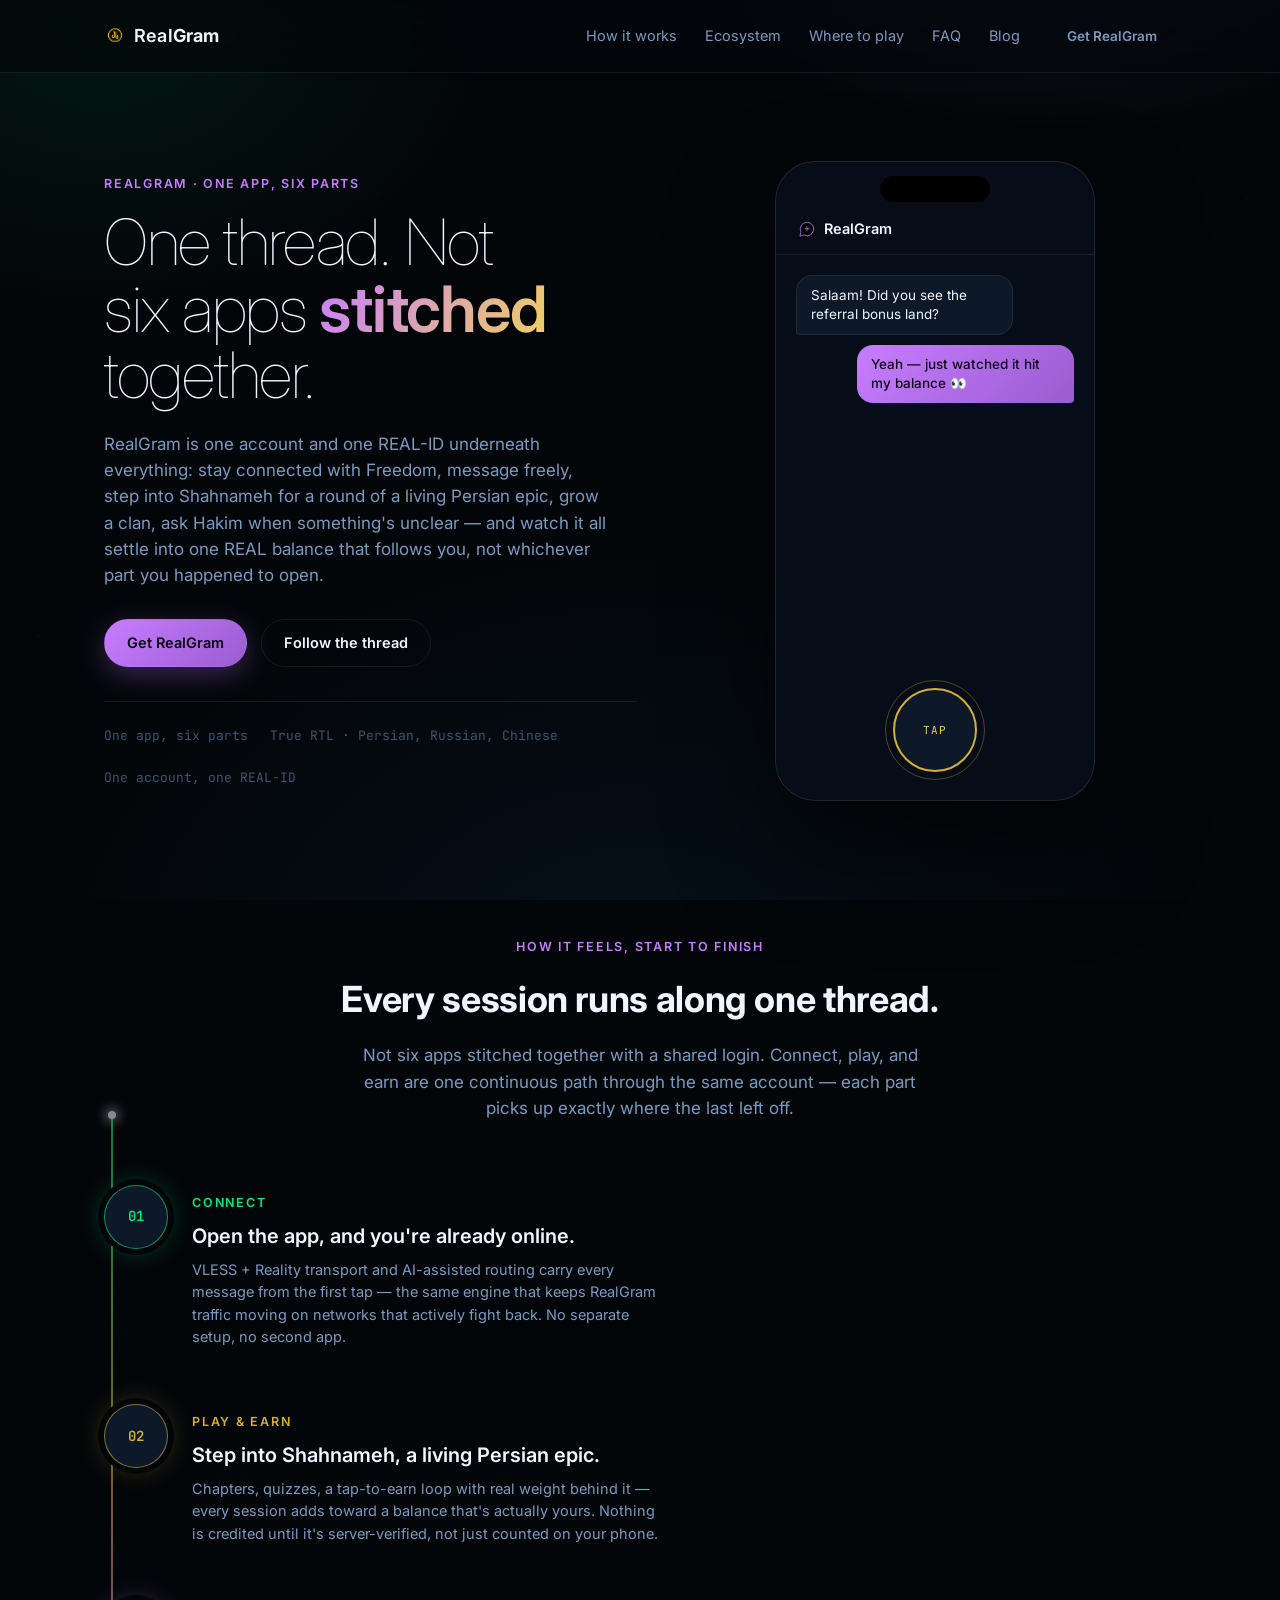
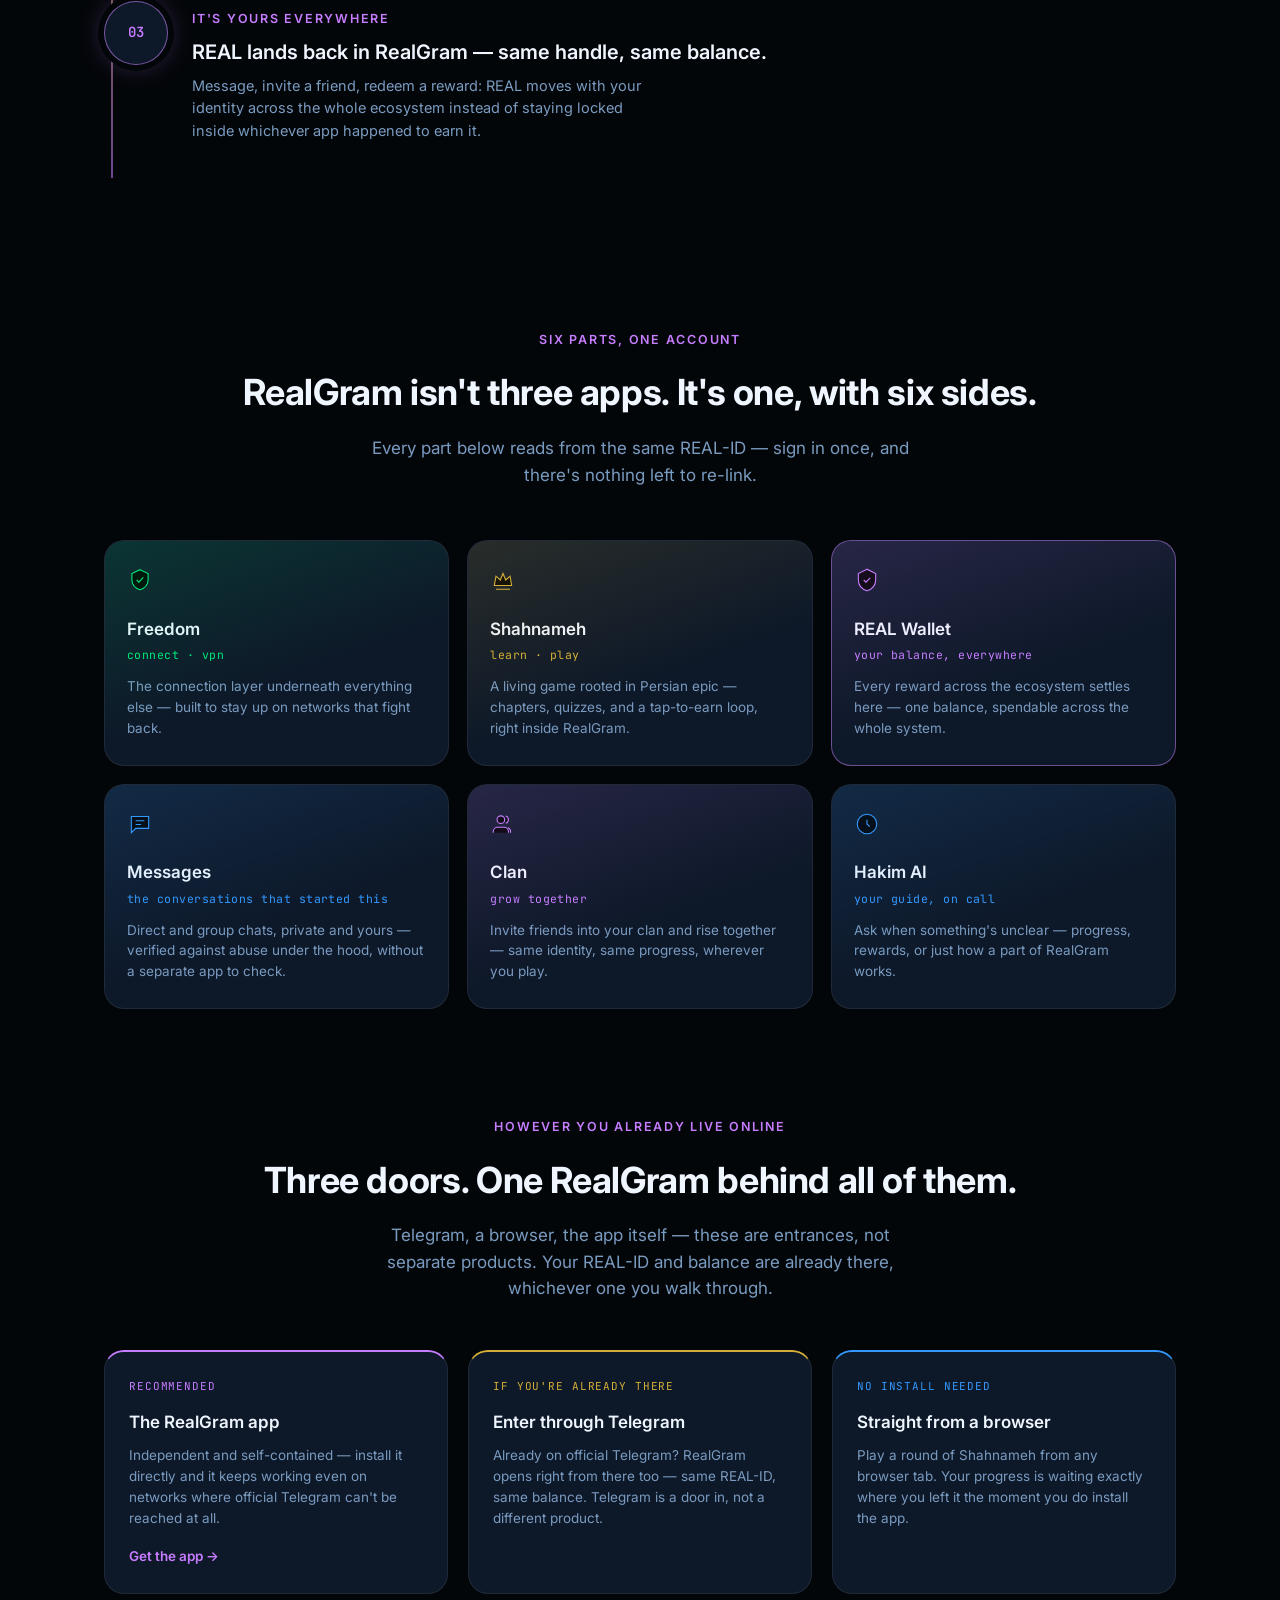
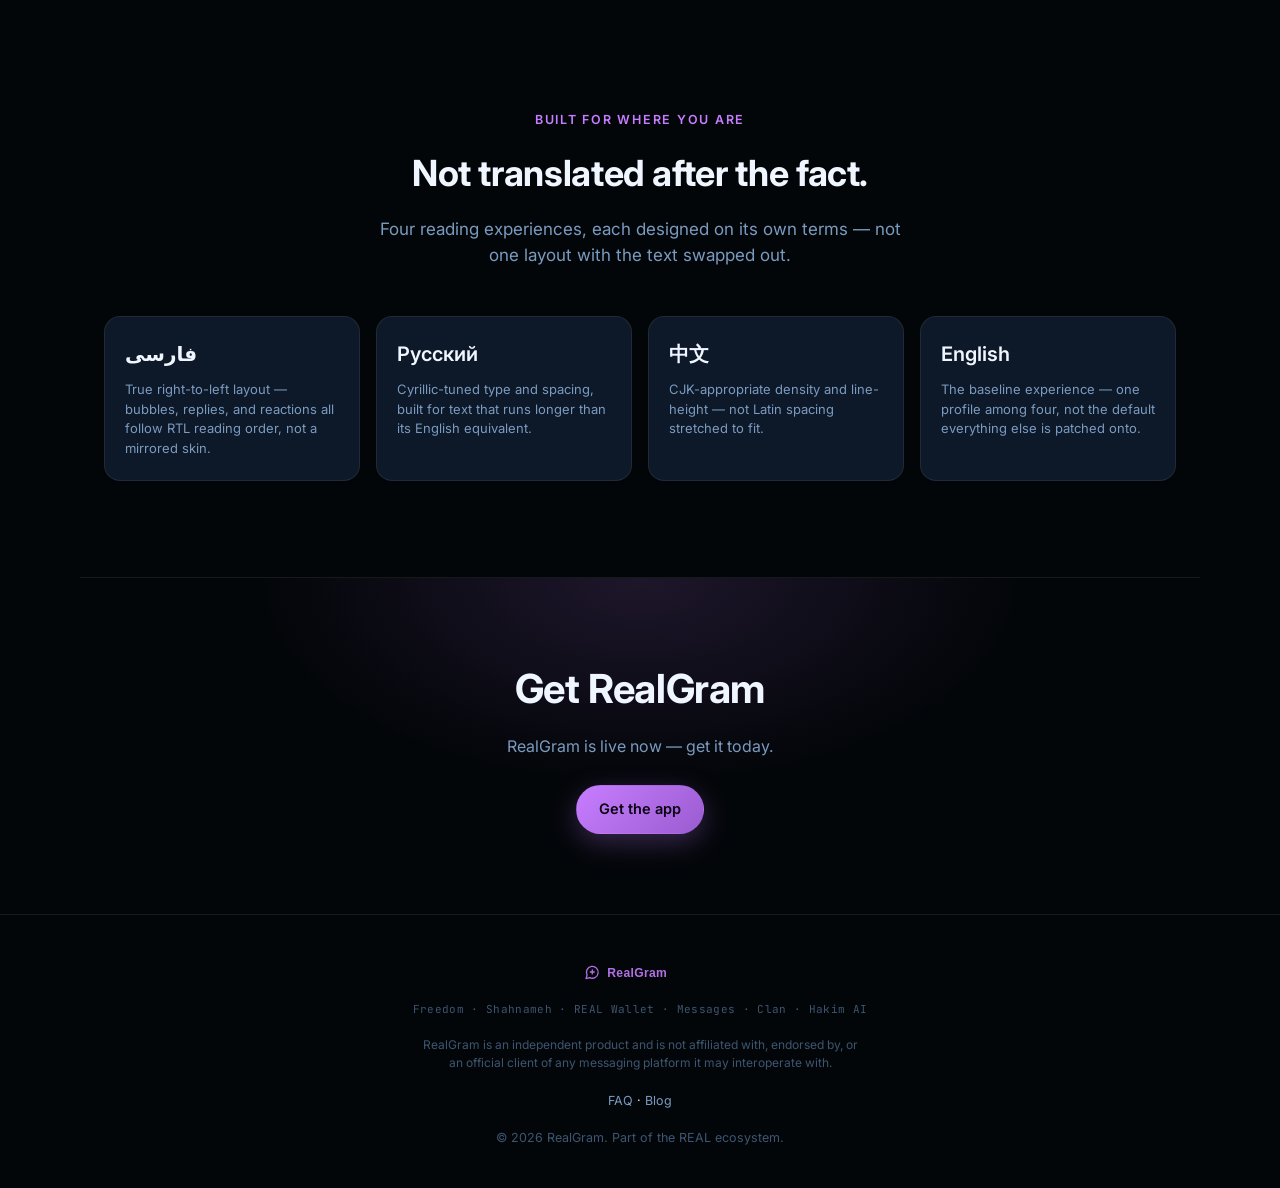
==== index.html @ 3f437c94 "brand: replace purple bubble-mark header logo with the REAL token icon Khabat's call -- doesn't want" ====
<!DOCTYPE html>
<html lang="en">
<head>
<!-- Google tag (gtag.js) -->
<script async src="https://www.googletagmanager.com/gtag/js?id=G-C6DPYN2MQZ"></script>
<script>
  window.dataLayer = window.dataLayer || [];
  function gtag(){dataLayer.push(arguments);}
  gtag('js', new Date());

  gtag('config', 'G-C6DPYN2MQZ');
</script>
<meta charset="UTF-8" />
<meta http-equiv="X-UA-Compatible" content="IE=edge" />
<meta name="viewport" content="width=device-width, initial-scale=1.0" />
<title>RealGram — One account. One identity. One app.</title>
<meta name="description" content="RealGram is one app built from six connected parts — Freedom (VPN), Shahnameh (learn &amp; play), REAL Wallet, Messages, Clan, and Hakim AI — all under one REAL-ID. Not six apps stitched together." />
<meta name="keywords" content="RealGram, REAL-ID, independent messaging app, earn while messaging, REAL economy, Persian messenger, multilingual chat app, secure messaging, Shahnameh" />
<meta name="theme-color" content="#030609" />
<link rel="canonical" href="https://realgram.no/" />
<link rel="icon" type="image/svg+xml" href="favicon.svg" />

<meta property="og:type" content="website" />
<meta property="og:title" content="RealGram — One account. One identity. One app." />
<meta property="og:description" content="Six connected parts, one REAL-ID underneath: Freedom, Shahnameh, REAL Wallet, Messages, Clan, Hakim AI." />
<meta property="og:url" content="https://realgram.no/" />
<meta property="og:site_name" content="RealGram" />

<meta name="twitter:card" content="summary_large_image" />
<meta name="twitter:title" content="RealGram — One account. One identity. One app." />
<meta name="twitter:description" content="Six connected parts, one REAL-ID underneath." />

<link rel="preconnect" href="https://fonts.googleapis.com" />
<link rel="preconnect" href="https://fonts.gstatic.com" crossorigin />
<link href="https://fonts.googleapis.com/css2?family=Inter:wght@100;400;500;600;700&family=JetBrains+Mono:wght@400;500&display=swap" rel="stylesheet" />
<link rel="stylesheet" href="style.css" />
</head>
<body>
<a class="skip-link" href="#main-content">Skip to main content</a>
<div class="bg-field" aria-hidden="true"></div>
<canvas id="cinematicDust" class="cinematic-dust" aria-hidden="true"></canvas>

<header class="site-header">
  <div class="wrap header-inner">
    <a class="brand" href="/" aria-label="RealGram home">
      <img class="brand-mark" src="/brand/realtoken.png" width="22" height="22" alt="" aria-hidden="true">
      <span class="brand-word">Real<b>Gram</b></span>
    </a>
    <button class="nav-toggle" aria-expanded="false" aria-controls="site-nav">
      <span></span><span></span><span></span>
      <span class="sr-only">Menu</span>
    </button>
    <nav id="site-nav" class="site-nav" aria-label="Main">
      <a href="#journey">How it works</a>
      <a href="#ecosystem">Ecosystem</a>
      <a href="#platforms">Where to play</a>
      <a href="/faq.html">FAQ</a>
      <a href="/blog.html">Blog</a>
      <a href="#get" class="btn btn-small">Get RealGram</a>
    </nav>
  </div>
</header>

<main id="main-content">

  <section class="hero wrap">
    <div class="hero-copy">
      <p class="eyebrow">RealGram · one app, six parts</p>
      <h1>One thread. Not<br>six apps <em>stitched</em> together.</h1>
      <p class="lead">RealGram is one account and one REAL-ID underneath
        everything: stay connected with Freedom, message freely, step into
        Shahnameh for a round of a living Persian epic, grow a clan, ask
        Hakim when something's unclear — and watch it all settle into one
        REAL balance that follows you, not whichever part you happened to
        open.</p>
      <div class="hero-actions">
        <a href="#get" class="btn btn-primary">Get RealGram</a>
        <a href="#journey" class="btn btn-ghost">Follow the thread</a>
      </div>
      <ul class="trust-row" aria-label="At a glance">
        <li>One app, six parts</li>
        <li>True RTL · Persian, Russian, Chinese</li>
        <li>One account, one REAL-ID</li>
      </ul>
    </div>

    <div class="hero-stage" aria-hidden="true">
      <div class="phone">
        <div class="notch"></div>
        <div class="phone-head">
          <svg class="ph-mark" viewBox="0 0 24 24"><path d="M7.9 20A9 9 0 1 0 4 16.1L2.5 21.5z"/><path d="M12 8.5v6"/><path d="M9 11.5h6"/></svg>
          <span>RealGram</span>
        </div>
        <div class="phone-body">
          <div class="bubble bubble-in">Salaam! Did you see the referral bonus land?</div>
          <div class="bubble bubble-out">Yeah — just watched it hit my balance 👀</div>
          <button class="tap-target" id="tapTarget" type="button" aria-label="Tap to preview an earn moment">
            <span class="tap-ring"></span>
            <span class="tap-label">TAP</span>
          </button>
          <div class="earn-toast" id="earnToast">+3 <span>REAL</span></div>
        </div>
      </div>
    </div>
  </section>

  <section id="journey" class="journey wrap">
    <p class="eyebrow center">How it feels, start to finish</p>
    <h2 class="center">Every session runs along one thread.</h2>
    <p class="lead center">Not six apps stitched together with a shared
      login. Connect, play, and earn are one continuous path through the
      same account — each part picks up exactly where the last left off.</p>

    <div class="thread-rail" aria-hidden="true"><span class="thread-pulse"></span></div>

    <ol class="waypoints">
      <li class="waypoint" style="--accent:#00E87A">
        <span class="waypoint-node"><span class="waypoint-index">01</span></span>
        <div class="waypoint-body">
          <p class="eyebrow">Connect</p>
          <h3>Open the app, and you're already online.</h3>
          <p>VLESS + Reality transport and AI-assisted routing carry every
            message from the first tap — the same engine that keeps RealGram
            traffic moving on networks that actively fight back. No separate
            setup, no second app.</p>
        </div>
      </li>
      <li class="waypoint" style="--accent:#D4AF37">
        <span class="waypoint-node"><span class="waypoint-index">02</span></span>
        <div class="waypoint-body">
          <p class="eyebrow">Play &amp; earn</p>
          <h3>Step into Shahnameh, a living Persian epic.</h3>
          <p>Chapters, quizzes, a tap-to-earn loop with real weight behind
            it — every session adds toward a balance that's actually yours.
            Nothing is credited until it's server-verified, not just
            counted on your phone.</p>
        </div>
      </li>
      <li class="waypoint" style="--accent:#C77DFF">
        <span class="waypoint-node"><span class="waypoint-index">03</span></span>
        <div class="waypoint-body">
          <p class="eyebrow">It's yours everywhere</p>
          <h3>REAL lands back in RealGram — same handle, same balance.</h3>
          <p>Message, invite a friend, redeem a reward: REAL moves with your
            identity across the whole ecosystem instead of staying locked
            inside whichever app happened to earn it.</p>
        </div>
      </li>
    </ol>
  </section>

  <section id="ecosystem" class="blend wrap">
    <div class="reveal">
      <p class="eyebrow center">Six parts, one account</p>
      <h2 class="center">RealGram isn't three apps. It's one, with six sides.</h2>
      <p class="lead center">Every part below reads from the same REAL-ID —
        sign in once, and there's nothing left to re-link.</p>
    </div>

    <div class="blend-grid blend-grid-6 reveal">
      <div class="blend-card" style="--accent:#00E87A">
        <svg viewBox="0 0 24 24"><path d="M12 2.5l7.5 3.5v5.5c0 4.8-3.2 8.1-7.5 9.5-4.3-1.4-7.5-4.7-7.5-9.5V6z"/><path d="M9 12l2 2 4-4.4"/></svg>
        <h3>Freedom</h3>
        <p class="role">connect · vpn</p>
        <p>The connection layer underneath everything else — built to stay
          up on networks that fight back.</p>
      </div>
      <div class="blend-card" style="--accent:#D4AF37">
        <svg viewBox="0 0 24 24"><path d="M4 17 L5.5 8.5 L9.5 12 L12 6 L14.5 12 L18.5 8.5 L20 17 Z"/><path d="M5.5 20.5h13"/></svg>
        <h3>Shahnameh</h3>
        <p class="role">learn · play</p>
        <p>A living game rooted in Persian epic — chapters, quizzes, and a
          tap-to-earn loop, right inside RealGram.</p>
      </div>
      <div class="blend-card is-you" style="--accent:#C77DFF">
        <svg viewBox="0 0 24 24"><path d="M12 2 L4 6v6c0 5 3.5 8.5 8 10 4.5-1.5 8-5 8-10V6z"/><path d="M9 12l2 2 4-4"/></svg>
        <h3>REAL Wallet</h3>
        <p class="role">your balance, everywhere</p>
        <p>Every reward across the ecosystem settles here — one balance,
          spendable across the whole system.</p>
      </div>
      <div class="blend-card" style="--accent:#3399FF">
        <svg viewBox="0 0 24 24"><path d="M4 5h16v11H8l-4 4z"/><path d="M8 9h8M8 12.5h5"/></svg>
        <h3>Messages</h3>
        <p class="role">the conversations that started this</p>
        <p>Direct and group chats, private and yours — verified against
          abuse under the hood, without a separate app to check.</p>
      </div>
      <div class="blend-card" style="--accent:#C77DFF">
        <svg viewBox="0 0 24 24"><path d="M17 20v-1a4 4 0 0 0-4-4H7a4 4 0 0 0-4 4v1"/><circle cx="10" cy="8" r="3.5"/><path d="M19 20v-1a3.8 3.8 0 0 0-2.5-3.6"/><path d="M14.5 4.7A3.5 3.5 0 0 1 17 8a3.5 3.5 0 0 1-2.4 3.3"/></svg>
        <h3>Clan</h3>
        <p class="role">grow together</p>
        <p>Invite friends into your clan and rise together — same identity,
          same progress, wherever you play.</p>
      </div>
      <div class="blend-card" style="--accent:#3399FF">
        <svg viewBox="0 0 24 24"><circle cx="12" cy="12" r="9"/><path d="M12 8v4l2.5 2.5"/></svg>
        <h3>Hakim AI</h3>
        <p class="role">your guide, on call</p>
        <p>Ask when something's unclear — progress, rewards, or just how a
          part of RealGram works.</p>
      </div>
    </div>
  </section>

  <section id="platforms" class="platforms wrap">
    <div class="reveal">
      <p class="eyebrow center">However you already live online</p>
      <h2 class="center">Three doors. One RealGram behind all of them.</h2>
      <p class="lead center">Telegram, a browser, the app itself — these are
        entrances, not separate products. Your REAL-ID and balance are
        already there, whichever one you walk through.</p>
    </div>

    <div class="platform-grid reveal">
      <div class="platform-card" style="--accent:#C77DFF">
        <p class="platform-tag">Recommended</p>
        <h3>The RealGram app</h3>
        <p>Independent and self-contained — install it directly and it
          keeps working even on networks where official Telegram can't be
          reached at all.</p>
        <a href="#get" class="platform-link">Get the app →</a>
      </div>
      <div class="platform-card" style="--accent:#D4AF37">
        <p class="platform-tag">If you're already there</p>
        <h3>Enter through Telegram</h3>
        <p>Already on official Telegram? RealGram opens right from there
          too — same REAL-ID, same balance. Telegram is a door in, not a
          different product.</p>
      </div>
      <div class="platform-card" style="--accent:#3399FF">
        <p class="platform-tag">No install needed</p>
        <h3>Straight from a browser</h3>
        <p>Play a round of Shahnameh from any browser tab. Your progress is
          waiting exactly where you left it the moment you do install the
          app.</p>
      </div>
    </div>
  </section>

  <section id="global" class="locale wrap">
    <div class="reveal">
      <p class="eyebrow center">Built for where you are</p>
      <h2 class="center">Not translated after the fact.</h2>
      <p class="lead center">Four reading experiences, each designed on its
        own terms — not one layout with the text swapped out.</p>
    </div>

    <div class="locale-grid reveal">
      <div class="locale-card">
        <p class="locale-name">فارسی</p>
        <p class="locale-desc">True right-to-left layout — bubbles, replies,
          and reactions all follow RTL reading order, not a mirrored skin.</p>
      </div>
      <div class="locale-card">
        <p class="locale-name">Русский</p>
        <p class="locale-desc">Cyrillic-tuned type and spacing, built for
          text that runs longer than its English equivalent.</p>
      </div>
      <div class="locale-card">
        <p class="locale-name">中文</p>
        <p class="locale-desc">CJK-appropriate density and line-height —
          not Latin spacing stretched to fit.</p>
      </div>
      <div class="locale-card">
        <p class="locale-name">English</p>
        <p class="locale-desc">The baseline experience — one profile among
          four, not the default everything else is patched onto.</p>
      </div>
    </div>
  </section>

  <section id="get" class="cta-band wrap">
    <h2>Get RealGram</h2>
    <p>RealGram is live now — get it today.</p>
    <div class="hero-actions center">
      <a href="https://api.realgram.no/download/setalink-latest.apk" class="btn btn-primary">Get the app</a>
    </div>
  </section>

</main>

<footer class="site-footer">
  <div class="wrap footer-inner">
    <div class="footer-lockups" aria-label="RealGram">
      <img src="brand/lockup-realgram.svg" width="110" height="22" alt="RealGram" loading="lazy" />
    </div>
    <p class="footer-parts">Freedom · Shahnameh · REAL Wallet · Messages · Clan · Hakim AI</p>
    <p class="footer-fine">RealGram is an independent product and is not
      affiliated with, endorsed by, or an official client of any messaging
      platform it may interoperate with.</p>
    <p class="footer-links"><a href="/faq.html">FAQ</a> · <a href="/blog.html">Blog</a></p>
    <p class="footer-copy">© 2026 RealGram. Part of the REAL ecosystem.</p>
  </div>
</footer>

<script src="app.js"></script>
</body>
</html>
---- style.css ----
/* RealGram — realgram.no
   Token system extends the shipped REAL ecosystem design system
   (mobile-app/DESIGN_SYSTEM.md, docs/realgram/BRAND.md). Do not introduce
   colors outside this set. */

:root{
  --void:#030609;
  --base:#070D18;
  --surface:#0D1828;
  --elevated:#111F35;

  --purple:#C77DFF;
  --purple-dim:#9A5CD0;
  --emerald:#00E87A;
  --blue:#3399FF;
  --gold:#D4AF37;
  --gold-light:#F0D060;

  --text-primary:#F0F6FF;
  --text-secondary:#7A9BC0;
  --text-muted:#3D5570;

  --glass-bg:rgba(13,24,40,0.72);
  --glass-border:rgba(255,255,255,0.08);

  --radius-lg:16px;
  --radius-xl:20px;
  --radius-full:9999px;

  --font-display:'Inter',system-ui,-apple-system,sans-serif;
  --font-mono:'JetBrains Mono',ui-monospace,monospace;

  --wrap:1120px;
}

*,*::before,*::after{box-sizing:border-box;margin:0;padding:0;}

html{scroll-behavior:smooth;}
@media (prefers-reduced-motion:reduce){
  html{scroll-behavior:auto;}
  *,*::before,*::after{animation-duration:0.01ms !important;animation-iteration-count:1 !important;transition-duration:0.01ms !important;}
}

body{
  background:var(--void);
  color:var(--text-primary);
  font-family:var(--font-display);
  font-size:16px;
  line-height:1.55;
  -webkit-font-smoothing:antialiased;
  overflow-x:hidden;
}

.sr-only{position:absolute;width:1px;height:1px;overflow:hidden;clip:rect(0 0 0 0);white-space:nowrap;}

.skip-link{
  position:absolute;top:-100%;left:16px;z-index:200;
  background:var(--elevated);color:var(--text-primary);
  padding:10px 16px;border-radius:8px;
}
.skip-link:focus{top:16px;}

a{color:inherit;text-decoration:none;}
:focus-visible{outline:2px solid var(--purple);outline-offset:3px;border-radius:4px;}

.wrap{max-width:var(--wrap);margin:0 auto;padding:0 24px;}
.center{text-align:center;margin-left:auto;margin-right:auto;}

.bg-field{
  position:fixed;inset:-10% 0 0 0;z-index:-2;will-change:transform;
  background:
    radial-gradient(720px 480px at 82% -8%, rgba(199,125,255,0.16), transparent 62%),
    radial-gradient(640px 460px at 8% 12%, rgba(0,232,122,0.08), transparent 60%),
    radial-gradient(900px 700px at 50% 110%, rgba(51,153,255,0.07), transparent 65%),
    var(--void);
}

/* Ambient gold dust — ported from Shahnameh's own cinematic.js so the site
   and the game read as one world. Driven entirely by app.js; opacity
   starts at 0 and breathes in on load. */
.cinematic-dust{
  position:fixed;inset:0;z-index:-1;
  width:100%;height:100%;pointer-events:none;opacity:0;
}
@media (prefers-reduced-motion:reduce){
  .cinematic-dust{display:none;}
}

/* ---------- generic scroll reveal (section headers, card grids) ---------- */
.reveal{
  opacity:0;transform:translateY(18px) scale(0.985);filter:brightness(0.85);
  transition:opacity 700ms ease, transform 700ms ease, filter 700ms ease;
}
.reveal.in-view{opacity:1;transform:none;filter:none;}
@media (prefers-reduced-motion:reduce){
  .reveal{opacity:1;transform:none;filter:none;}
}

/* ---------- header ---------- */
.site-header{
  position:sticky;top:0;z-index:100;
  background:rgba(3,6,9,0.7);
  backdrop-filter:blur(20px) saturate(180%);
  -webkit-backdrop-filter:blur(20px) saturate(180%);
  border-bottom:1px solid var(--glass-border);
}
.header-inner{
  display:flex;align-items:center;justify-content:space-between;
  height:72px;
}
.brand{display:flex;align-items:center;gap:8px;}
.brand-mark{width:22px;height:22px;flex:none;object-fit:cover;border-radius:50%;}
.brand-word{font-weight:600;font-size:18px;letter-spacing:0.01em;}
.brand-word b{font-weight:700;}

.site-nav{display:flex;align-items:center;gap:28px;font-size:14.5px;color:var(--text-secondary);}
.site-nav a:not(.btn):hover{color:var(--text-primary);}

.nav-toggle{
  display:none;flex-direction:column;justify-content:center;gap:5px;
  width:36px;height:36px;background:none;border:none;cursor:pointer;
}
.nav-toggle span{display:block;width:20px;height:2px;background:var(--text-primary);border-radius:2px;}

.btn{
  display:inline-flex;align-items:center;justify-content:center;
  padding:12px 22px;border-radius:var(--radius-full);
  font-weight:600;font-size:14.5px;
  border:1px solid transparent;
  transition:transform 160ms ease, box-shadow 160ms ease, background 160ms ease;
}
.btn:active{transform:scale(0.97);}
.btn-primary{
  background:linear-gradient(135deg,var(--purple),var(--purple-dim));
  color:#0A0212;
  box-shadow:0 8px 28px rgba(199,125,255,0.28);
}
.btn-primary:hover{box-shadow:0 10px 34px rgba(199,125,255,0.4);}
.btn-ghost{border-color:var(--glass-border);color:var(--text-primary);}
.btn-ghost:hover{border-color:rgba(255,255,255,0.22);}
.btn-small{padding:9px 18px;font-size:13.5px;}

/* ---------- hero ---------- */
.hero{
  display:grid;grid-template-columns:1.05fr 0.95fr;gap:56px;align-items:center;
  padding:88px 24px 96px;
}
.eyebrow{
  font-size:12.5px;font-weight:600;letter-spacing:0.14em;text-transform:uppercase;
  color:var(--purple);margin-bottom:16px;
}
h1{
  font-size:clamp(38px,5.6vw,64px);font-weight:100;line-height:1.04;letter-spacing:-0.02em;
  margin-bottom:22px;
}
h1 em{
  font-style:normal;font-weight:600;color:transparent;
  background:linear-gradient(120deg,var(--purple),var(--gold-light));
  -webkit-background-clip:text;background-clip:text;
}
.lead{font-size:17px;color:var(--text-secondary);max-width:46ch;margin-bottom:30px;}
.hero-actions{display:flex;gap:14px;flex-wrap:wrap;}
.hero-actions.center{justify-content:center;margin-top:26px;}

.trust-row{
  list-style:none;display:flex;gap:22px;flex-wrap:wrap;
  margin-top:34px;padding-top:24px;border-top:1px solid var(--glass-border);
  font-size:13px;color:var(--text-muted);font-family:var(--font-mono);
}

/* ---------- hero phone ---------- */
.hero-stage{display:flex;justify-content:center;}
.phone{
  width:320px;height:640px;border-radius:40px;position:relative;overflow:hidden;
  background:var(--base);border:1.5px solid rgba(255,255,255,0.1);
  box-shadow:0 0 0 1px rgba(0,0,0,0.6), 0 50px 100px rgba(0,0,0,0.6);
  display:flex;flex-direction:column;
}
.notch{
  position:absolute;top:14px;left:50%;transform:translateX(-50%);
  width:110px;height:26px;background:#000;border-radius:16px;z-index:5;
}
.phone-head{
  display:flex;align-items:center;gap:8px;padding:56px 22px 14px;
  border-bottom:1px solid var(--glass-border);
}
.ph-mark{width:18px;height:18px;stroke:var(--purple);}
.phone-head span{font-weight:600;font-size:14.5px;}

.phone-body{
  flex:1;position:relative;padding:20px;display:flex;flex-direction:column;gap:10px;
}
.bubble{
  max-width:78%;padding:10px 14px;border-radius:16px;font-size:13.5px;line-height:1.4;
}
.bubble-in{
  align-self:flex-start;background:var(--surface);border:1px solid var(--glass-border);
  border-bottom-left-radius:4px;color:var(--text-primary);
}
.bubble-out{
  align-self:flex-end;background:linear-gradient(135deg,var(--purple),var(--purple-dim));
  border-bottom-right-radius:4px;color:#12041F;font-weight:500;
}

.tap-target{
  margin:auto auto 8px;width:84px;height:84px;border-radius:50%;
  background:var(--surface);border:2px solid var(--gold);cursor:pointer;
  display:flex;align-items:center;justify-content:center;position:relative;
  transition:transform 140ms cubic-bezier(.2,.8,.2,1);
}
.tap-target:active{transform:scale(0.93);}
.tap-label{font-family:var(--font-mono);font-size:11px;letter-spacing:0.1em;color:var(--gold-light);}
.tap-ring{
  position:absolute;inset:-10px;border-radius:50%;border:1.5px solid rgba(212,175,55,0.35);
  animation:pulse-ring 2.4s ease-out infinite;
}
@keyframes pulse-ring{
  0%{transform:scale(0.9);opacity:0.7;}
  80%{transform:scale(1.25);opacity:0;}
  100%{opacity:0;}
}

.earn-toast{
  position:absolute;left:50%;bottom:118px;transform:translate(-50%,10px);
  font-family:var(--font-mono);font-weight:600;font-size:20px;color:var(--gold-light);
  opacity:0;pointer-events:none;text-shadow:0 0 20px rgba(212,175,55,0.55);
  transition:opacity 220ms ease, transform 220ms ease;
}
.earn-toast span{font-size:12px;color:var(--gold);letter-spacing:0.08em;}
.earn-toast.show{opacity:1;transform:translate(-50%,-12px);}

.burst-particle{
  position:absolute;left:50%;bottom:160px;width:5px;height:5px;border-radius:50%;
  background:var(--gold-light);pointer-events:none;
}

/* ---------- blend ---------- */
.blend{padding:88px 24px;}
.blend h2{font-size:clamp(26px,3.4vw,36px);font-weight:700;margin:8px 0 14px;letter-spacing:-0.01em;}
.blend .lead{max-width:52ch;margin:0 auto 52px;}

.blend-grid{display:grid;grid-template-columns:repeat(4,1fr);gap:18px;}
.blend-grid-6{grid-template-columns:repeat(3,1fr);}
.blend-card{
  background:var(--surface);border:1px solid var(--glass-border);border-radius:var(--radius-xl);
  padding:26px 22px;position:relative;overflow:hidden;
}
.blend-card::before{
  content:"";position:absolute;inset:0;
  background:linear-gradient(160deg,color-mix(in srgb, var(--accent) 14%, transparent), transparent 60%);
  pointer-events:none;
}
.blend-card svg{width:26px;height:26px;stroke:var(--accent);margin-bottom:16px;}
.blend-card h3{font-size:17px;font-weight:600;margin-bottom:4px;}
.blend-card .role{
  font-family:var(--font-mono);font-size:11.5px;color:var(--accent);
  letter-spacing:0.04em;margin-bottom:12px;
}
.blend-card p:last-child{font-size:13.5px;color:var(--text-secondary);}
.blend-card.is-you{border-color:color-mix(in srgb, var(--accent) 45%, var(--glass-border));}

/* ---------- journey (the connecting-thread signature) ---------- */
.journey{padding:40px 24px 100px;position:relative;}
.journey h2{font-size:clamp(26px,3.4vw,36px);font-weight:700;margin:8px 0 14px;letter-spacing:-0.01em;}
.journey .lead{max-width:52ch;margin:0 auto 64px;}

.thread-rail{
  position:absolute;left:31px;top:220px;bottom:64px;width:2px;
  background:linear-gradient(180deg,#00E87A 0%,#D4AF37 50%,#C77DFF 100%);
  opacity:0.55;
}
.thread-pulse{
  position:absolute;left:50%;top:-6px;transform:translateX(-50%);
  width:8px;height:8px;border-radius:50%;background:var(--text-primary);
  box-shadow:0 0 12px 3px rgba(240,246,255,0.7);
  animation:thread-travel 5.5s cubic-bezier(.3,.1,.2,1) infinite;
}
@keyframes thread-travel{
  0%{top:-2%;opacity:0;}
  8%{opacity:1;}
  92%{opacity:1;}
  100%{top:100%;opacity:0;}
}

.waypoints{list-style:none;position:relative;}
.waypoint{
  display:grid;grid-template-columns:64px 1fr;gap:24px;
  padding-bottom:56px;
  opacity:0;transform:translateY(16px);
  transition:opacity 600ms ease, transform 600ms ease;
}
.waypoint.in-view{opacity:1;transform:none;}
@media (prefers-reduced-motion:reduce){
  .waypoint{opacity:1;transform:none;}
}
.waypoint:last-child{padding-bottom:0;}
.waypoint-node{
  width:64px;height:64px;border-radius:50%;flex:none;
  background:var(--surface);border:1.5px solid color-mix(in srgb, var(--accent) 55%, var(--glass-border));
  box-shadow:0 0 0 6px var(--void), 0 0 26px color-mix(in srgb, var(--accent) 35%, transparent);
  display:flex;align-items:center;justify-content:center;
}
.waypoint-index{font-family:var(--font-mono);font-size:14px;font-weight:600;color:var(--accent);}
.waypoint-body{padding-top:8px;}
.waypoint-body .eyebrow{color:var(--accent);margin-bottom:10px;}
.waypoint-body h3{font-size:20px;font-weight:600;line-height:1.3;margin-bottom:10px;max-width:46ch;}
.waypoint-body p:last-child{font-size:14.5px;color:var(--text-secondary);max-width:52ch;}

/* ---------- platforms ---------- */
.platforms{padding:20px 24px 96px;}
.platforms h2{font-size:clamp(26px,3.4vw,36px);font-weight:700;margin:8px 0 14px;letter-spacing:-0.01em;}
.platforms .lead{max-width:52ch;margin:0 auto 48px;}
.platform-grid{display:grid;grid-template-columns:repeat(3,1fr);gap:20px;}
.platform-card{
  background:var(--surface);border:1px solid var(--glass-border);border-radius:var(--radius-xl);
  padding:26px 24px;border-top:2px solid var(--accent);
}
.platform-tag{
  font-family:var(--font-mono);font-size:11px;letter-spacing:0.08em;text-transform:uppercase;
  color:var(--accent);margin-bottom:14px;
}
.platform-card h3{font-size:17px;font-weight:600;margin-bottom:10px;}
.platform-card p:not(.platform-tag){font-size:13.5px;color:var(--text-secondary);margin-bottom:14px;}
.platform-link{font-size:13.5px;font-weight:600;color:var(--accent);}
.platform-link:hover{text-decoration:underline;}

/* ---------- locale ---------- */
.locale{padding:20px 24px 96px;}
.locale h2{font-size:clamp(26px,3.4vw,36px);font-weight:700;margin:8px 0 14px;letter-spacing:-0.01em;}
.locale .lead{max-width:50ch;margin:0 auto 48px;}
.locale-grid{display:grid;grid-template-columns:repeat(4,1fr);gap:16px;}
.locale-card{
  background:var(--surface);border:1px solid var(--glass-border);border-radius:var(--radius-lg);
  padding:22px 20px;
}
.locale-name{font-size:20px;font-weight:600;margin-bottom:10px;}
.locale-desc{font-size:13px;color:var(--text-secondary);line-height:1.5;}

/* ---------- FAQ page ---------- */
.faq-hero{padding:72px 24px 24px;max-width:760px;}
.faq-h1{
  font-size:clamp(32px,4.4vw,48px);font-weight:100;line-height:1.08;letter-spacing:-0.02em;
  margin-bottom:18px;
}
.faq-h1 em{
  font-style:normal;font-weight:600;color:transparent;
  background:linear-gradient(120deg,var(--purple),var(--gold-light));
  -webkit-background-clip:text;background-clip:text;
}
.faq-list{padding:24px 24px 96px;max-width:760px;display:grid;gap:12px;}
.faq-item{
  background:var(--surface);border:1px solid var(--glass-border);border-radius:var(--radius-lg);
  padding:4px 22px;
}
.faq-item summary{
  list-style:none;cursor:pointer;padding:18px 28px 18px 0;position:relative;
  font-size:15.5px;font-weight:600;color:var(--text-primary);
}
.faq-item summary::-webkit-details-marker{display:none;}
.faq-item summary::after{
  content:"+";position:absolute;right:0;top:16px;font-size:20px;font-weight:400;
  color:var(--purple);transition:transform 200ms ease;
}
.faq-item[open] summary::after{transform:rotate(45deg);}
.faq-item p{font-size:14px;color:var(--text-secondary);padding-bottom:20px;max-width:60ch;}

/* ---------- cta band ---------- */
.cta-band{
  padding:80px 24px;text-align:center;
  background:radial-gradient(560px 300px at 50% 0%, rgba(199,125,255,0.14), transparent 70%);
  border-top:1px solid var(--glass-border);
}
.cta-band h2{font-size:clamp(28px,3.6vw,40px);font-weight:700;margin-bottom:14px;letter-spacing:-0.01em;}
.cta-band p{color:var(--text-secondary);max-width:52ch;margin:0 auto;}

/* ---------- footer ---------- */
.site-footer{border-top:1px solid var(--glass-border);padding:48px 24px 40px;}
.footer-inner{display:flex;flex-direction:column;align-items:center;gap:18px;text-align:center;}
.footer-lockups{display:flex;gap:26px;flex-wrap:wrap;justify-content:center;opacity:0.9;}
.footer-lockups img{height:20px;width:auto;}
.footer-parts{
  font-family:var(--font-mono);font-size:11px;letter-spacing:0.03em;
  color:var(--text-muted);
}
.footer-fine{font-size:12px;color:var(--text-muted);max-width:56ch;}
.footer-links{font-size:12.5px;}
.footer-links a{color:var(--text-secondary);}
.footer-links a:hover{color:var(--text-primary);}
.footer-copy{font-size:12.5px;color:var(--text-muted);}

/* ---------- responsive ---------- */
@media (max-width:920px){
  .hero{grid-template-columns:1fr;padding-top:56px;}
  .hero-stage{order:-1;}
  .phone{width:260px;height:520px;}
  .blend-grid{grid-template-columns:repeat(2,1fr);}
  .blend-grid-6{grid-template-columns:repeat(2,1fr);}
  .platform-grid{grid-template-columns:1fr;}
  .locale-grid{grid-template-columns:repeat(2,1fr);}
}

@media (max-width:640px){
  .nav-toggle{display:flex;}
  .site-nav{
    position:absolute;top:72px;left:0;right:0;
    background:rgba(7,13,24,0.98);border-bottom:1px solid var(--glass-border);
    flex-direction:column;align-items:flex-start;gap:0;padding:8px 24px 20px;
    display:none;
  }
  .site-nav.open{display:flex;}
  .site-nav a:not(.btn){width:100%;padding:14px 0;border-bottom:1px solid var(--glass-border);}
  .site-nav .btn{margin-top:14px;}
  .blend-grid{grid-template-columns:1fr;}
  .blend-grid-6{grid-template-columns:1fr;}
  .locale-grid{grid-template-columns:1fr;}
  .trust-row{flex-direction:column;gap:8px;}
  .waypoint{grid-template-columns:48px 1fr;gap:16px;}
  .waypoint-node{width:48px;height:48px;}
  .thread-rail{left:23px;}
}
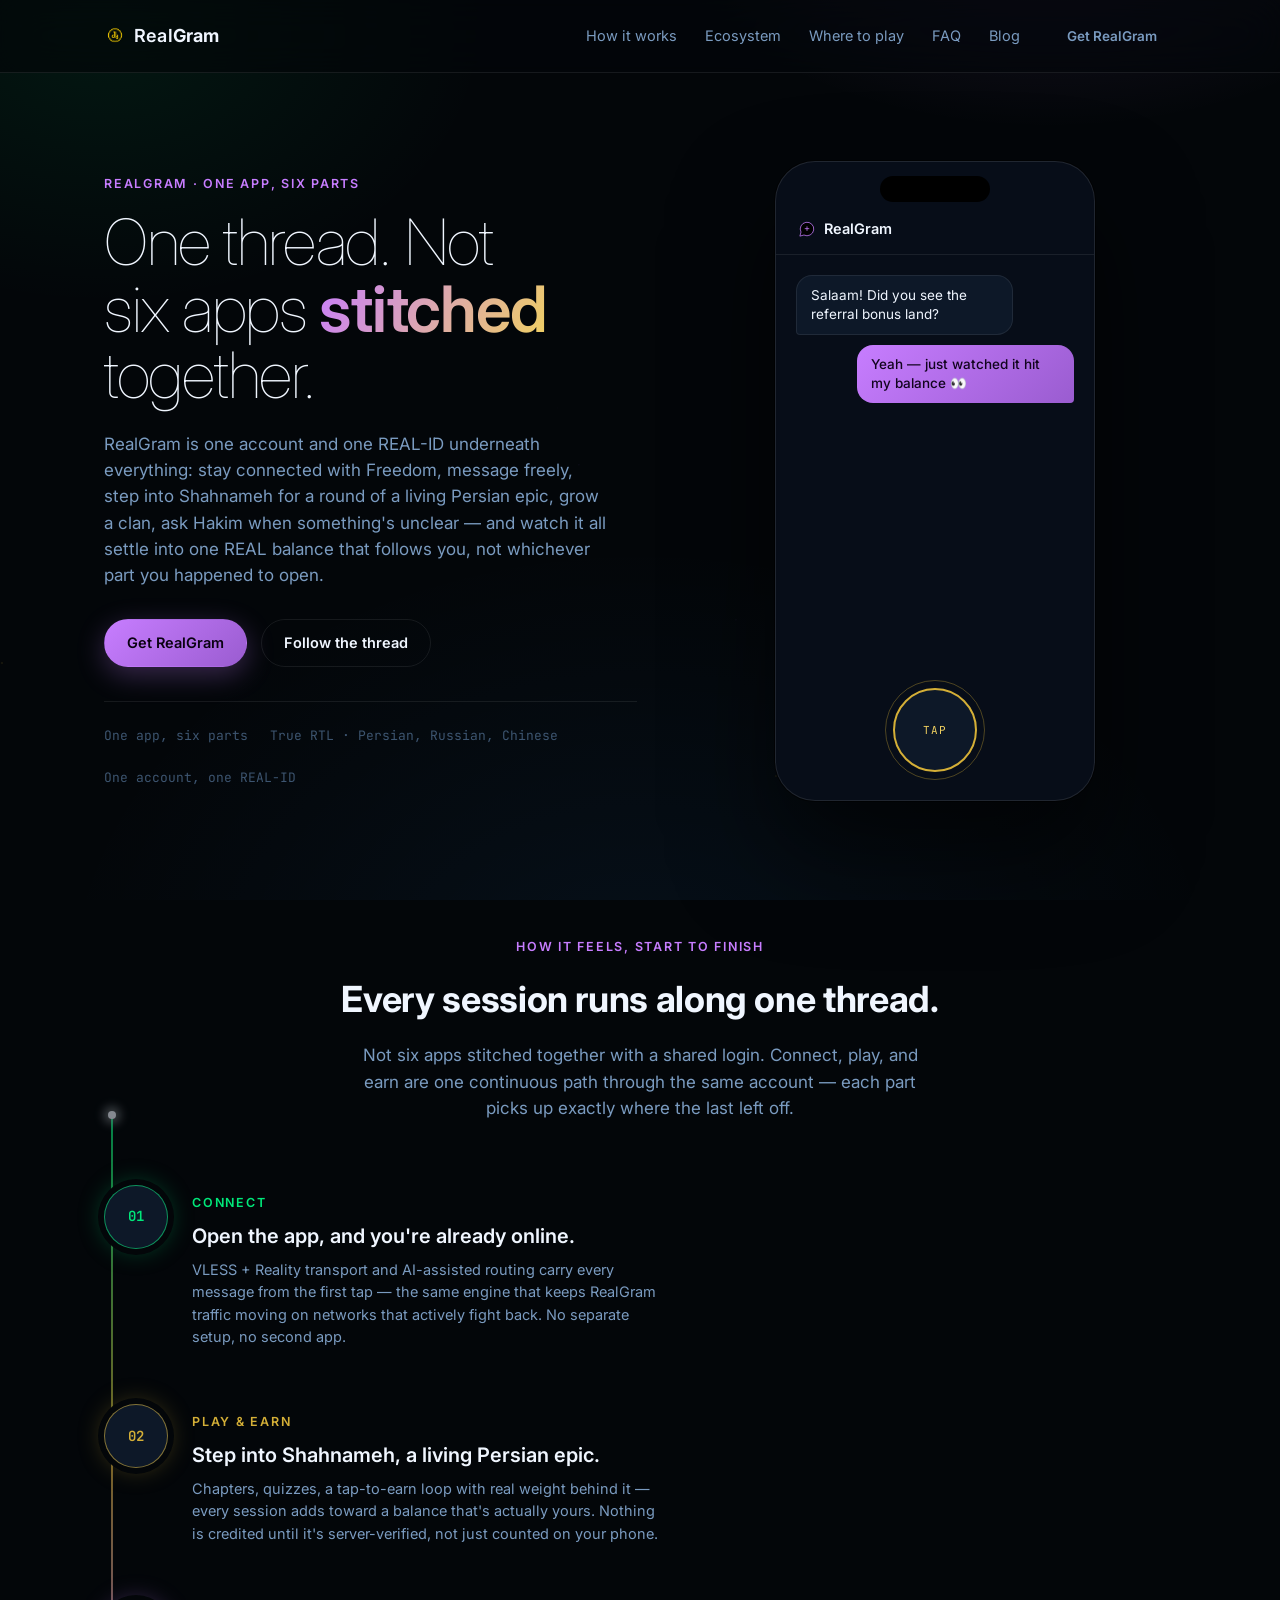
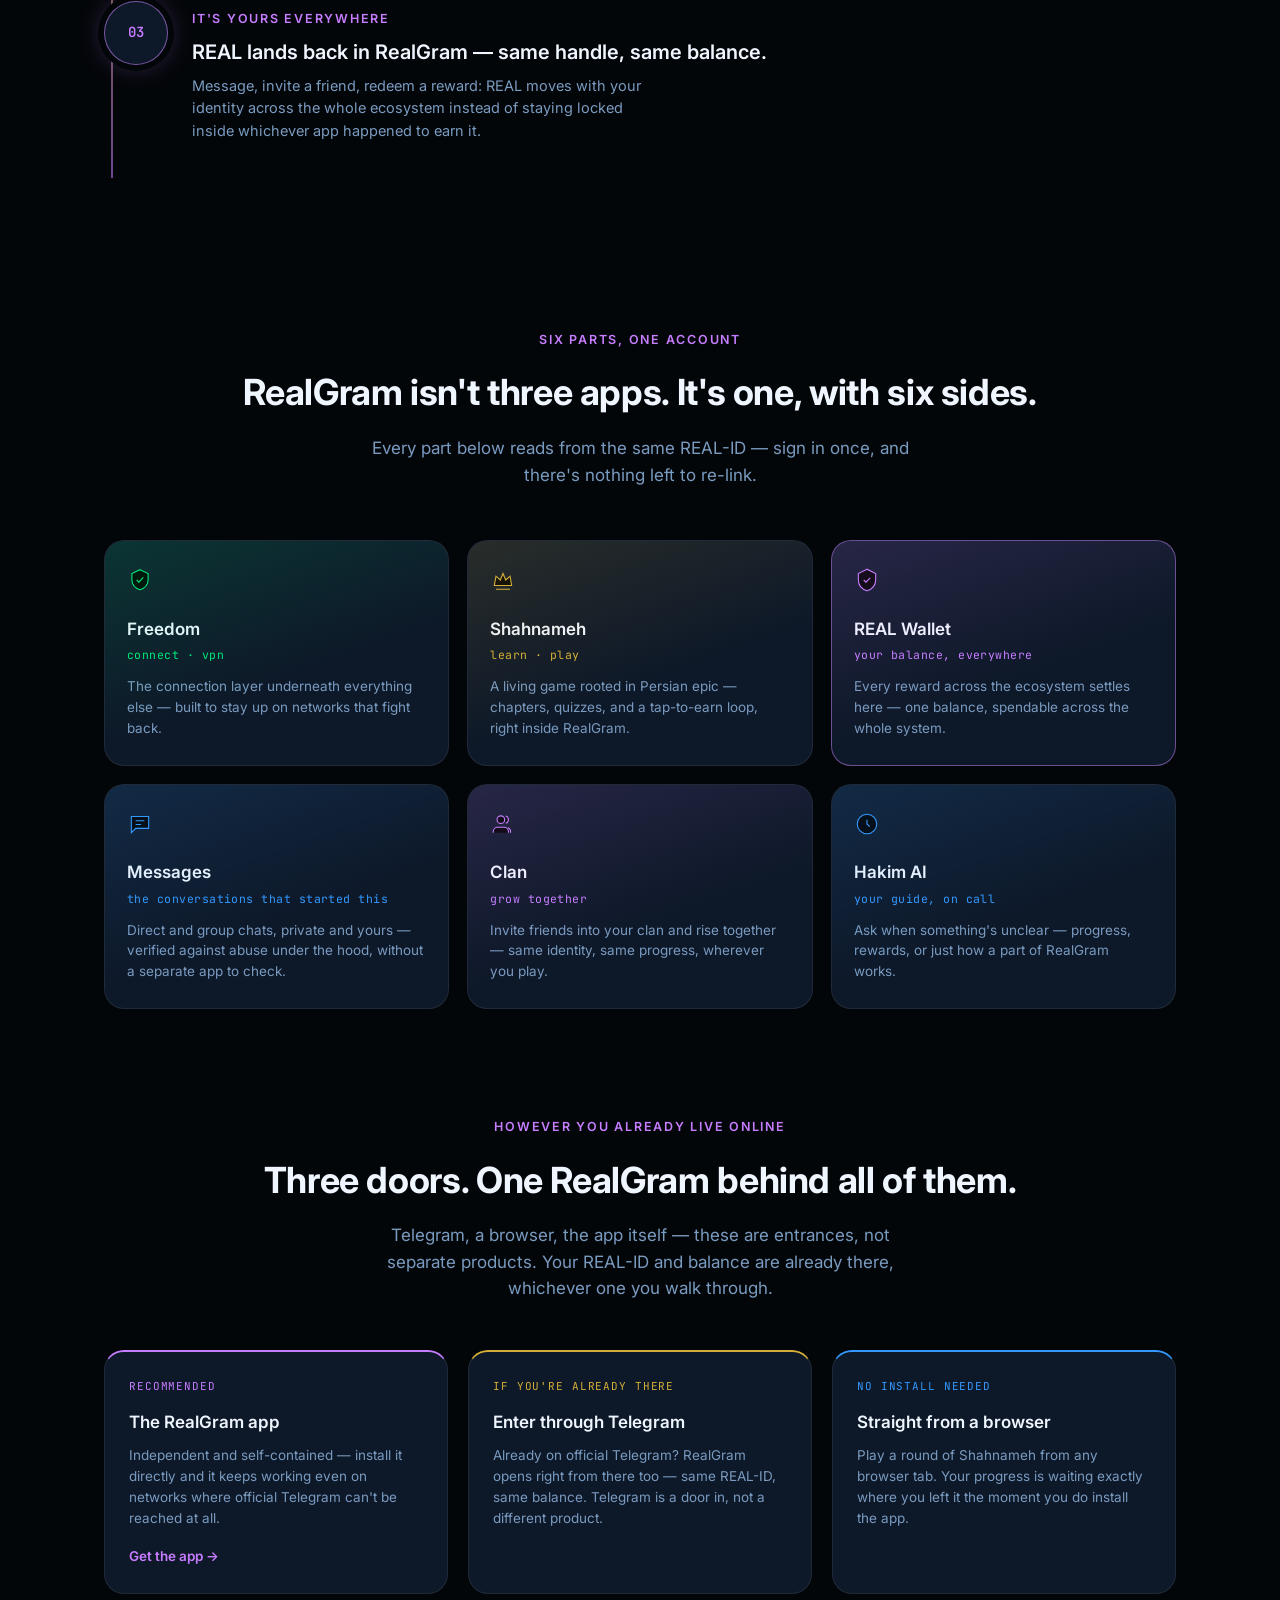
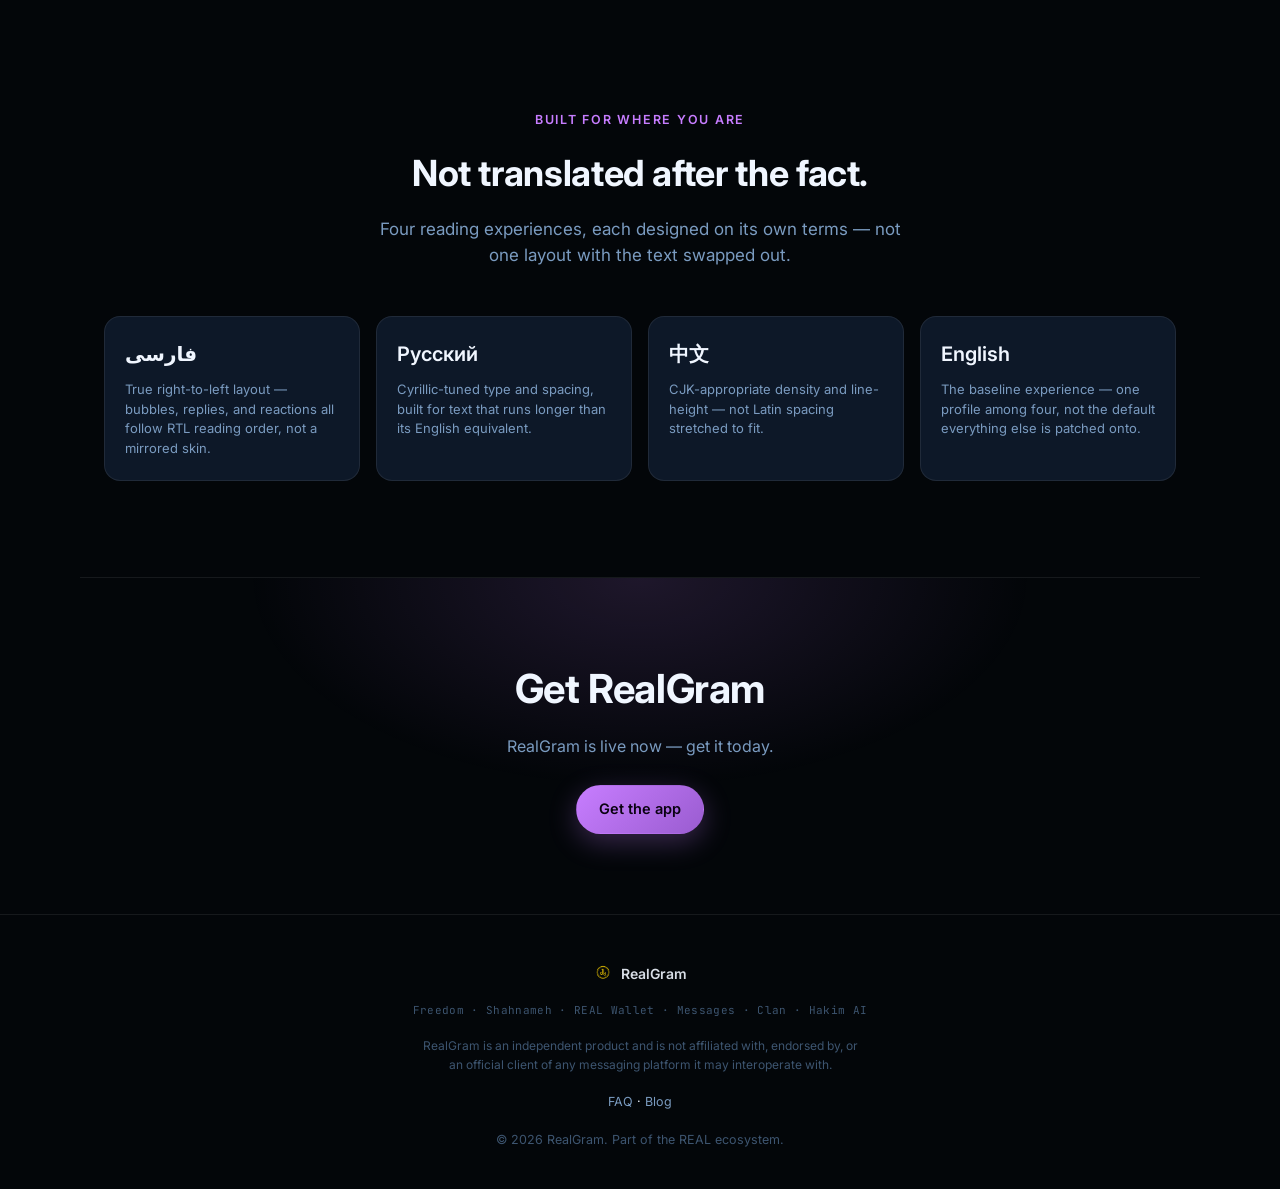
==== commit b0f41272: "brand: replace footer logo + favicon with the REAL token icon too Continues the header swap from the" ====
--- a/index.html
+++ b/index.html
@@ -18,7 +18,7 @@
 <meta name="keywords" content="RealGram, REAL-ID, independent messaging app, earn while messaging, REAL economy, Persian messenger, multilingual chat app, secure messaging, Shahnameh" />
 <meta name="theme-color" content="#030609" />
 <link rel="canonical" href="https://realgram.no/" />
-<link rel="icon" type="image/svg+xml" href="favicon.svg" />
+<link rel="icon" type="image/png" href="/favicon.png" />
 
 <meta property="og:type" content="website" />
 <meta property="og:title" content="RealGram — One account. One identity. One app." />
@@ -283,7 +283,7 @@
 <footer class="site-footer">
   <div class="wrap footer-inner">
     <div class="footer-lockups" aria-label="RealGram">
-      <img src="brand/lockup-realgram.svg" width="110" height="22" alt="RealGram" loading="lazy" />
+      <span class="footer-brand"><img class="footer-brand-mark" src="/brand/realtoken.png" alt="" loading="lazy" /> RealGram</span>
     </div>
     <p class="footer-parts">Freedom · Shahnameh · REAL Wallet · Messages · Clan · Hakim AI</p>
     <p class="footer-fine">RealGram is an independent product and is not
--- a/style.css
+++ b/style.css
@@ -378,6 +378,8 @@
 .footer-inner{display:flex;flex-direction:column;align-items:center;gap:18px;text-align:center;}
 .footer-lockups{display:flex;gap:26px;flex-wrap:wrap;justify-content:center;opacity:0.9;}
 .footer-lockups img{height:20px;width:auto;}
+.footer-brand{display:flex;align-items:center;gap:8px;font-weight:600;font-size:14px;color:var(--text-primary);}
+.footer-brand-mark{width:20px;height:20px;border-radius:50%;object-fit:cover;}
 .footer-parts{
   font-family:var(--font-mono);font-size:11px;letter-spacing:0.03em;
   color:var(--text-muted);
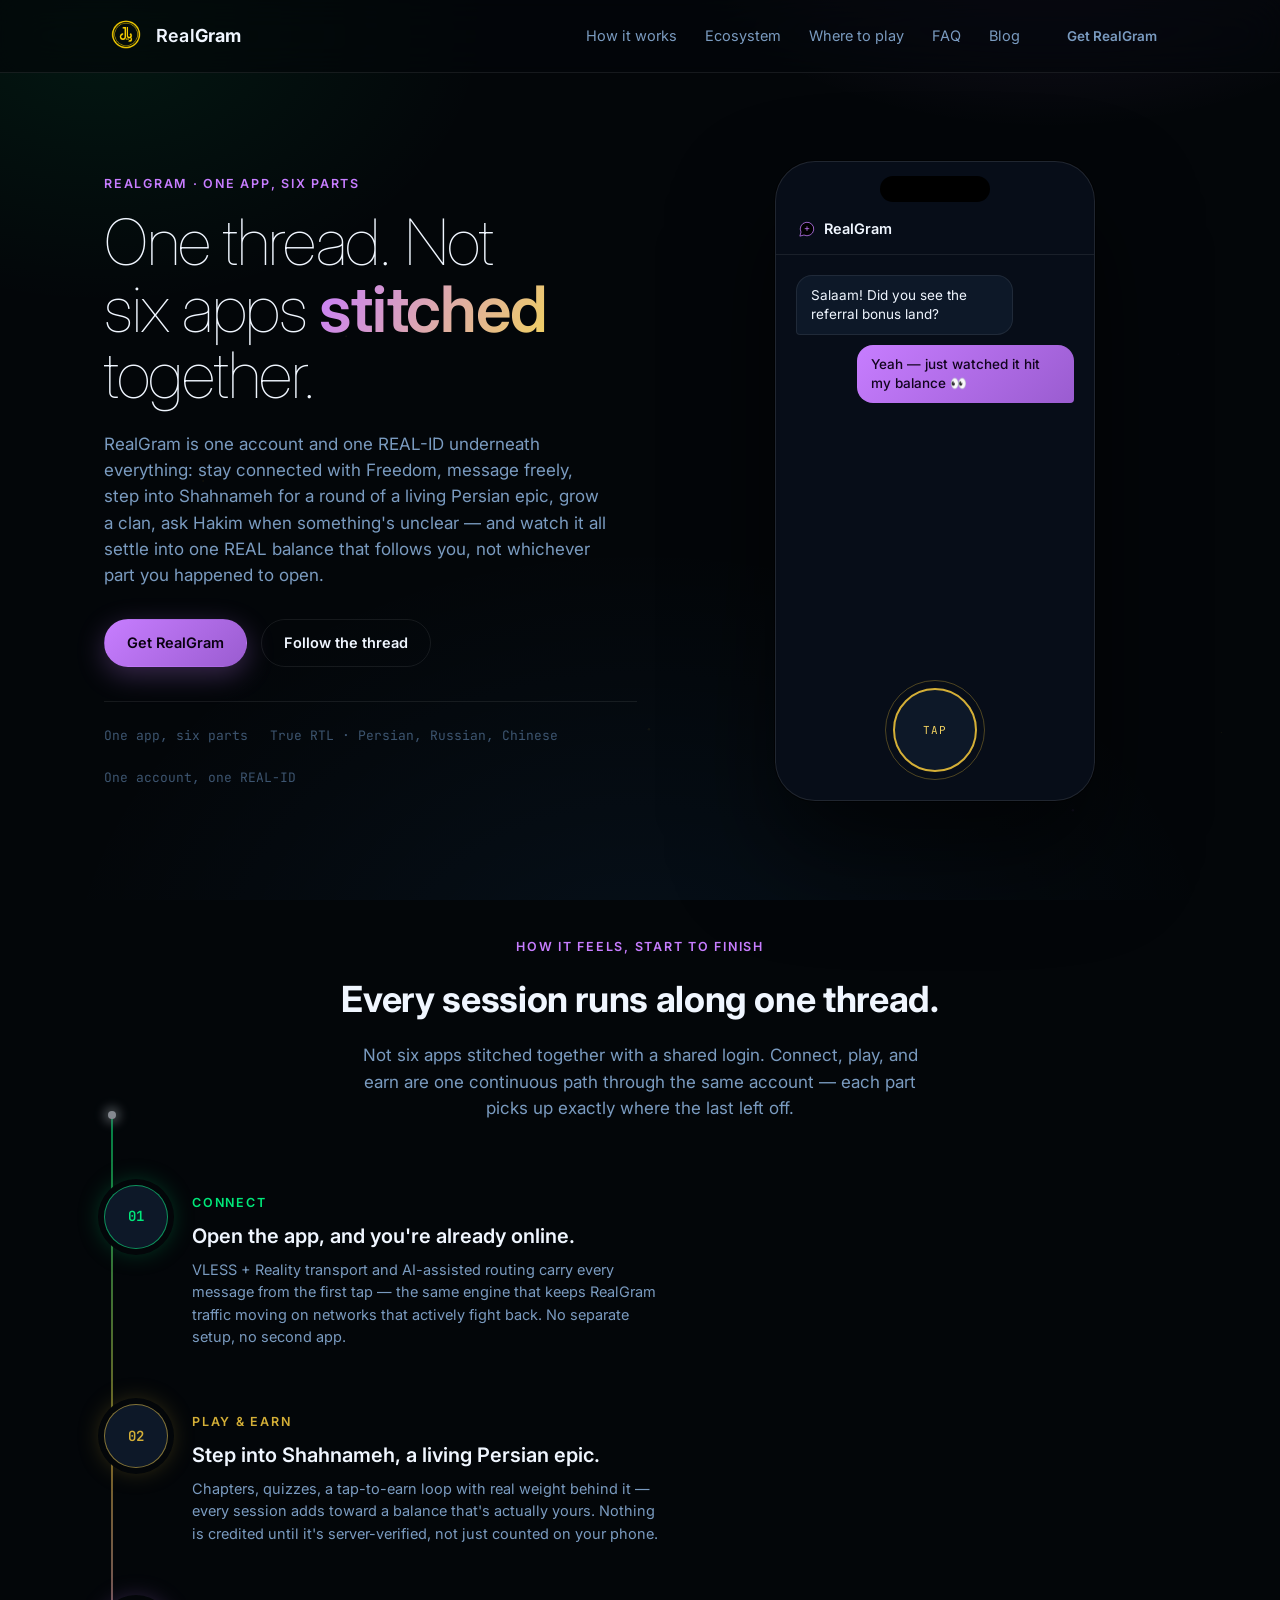
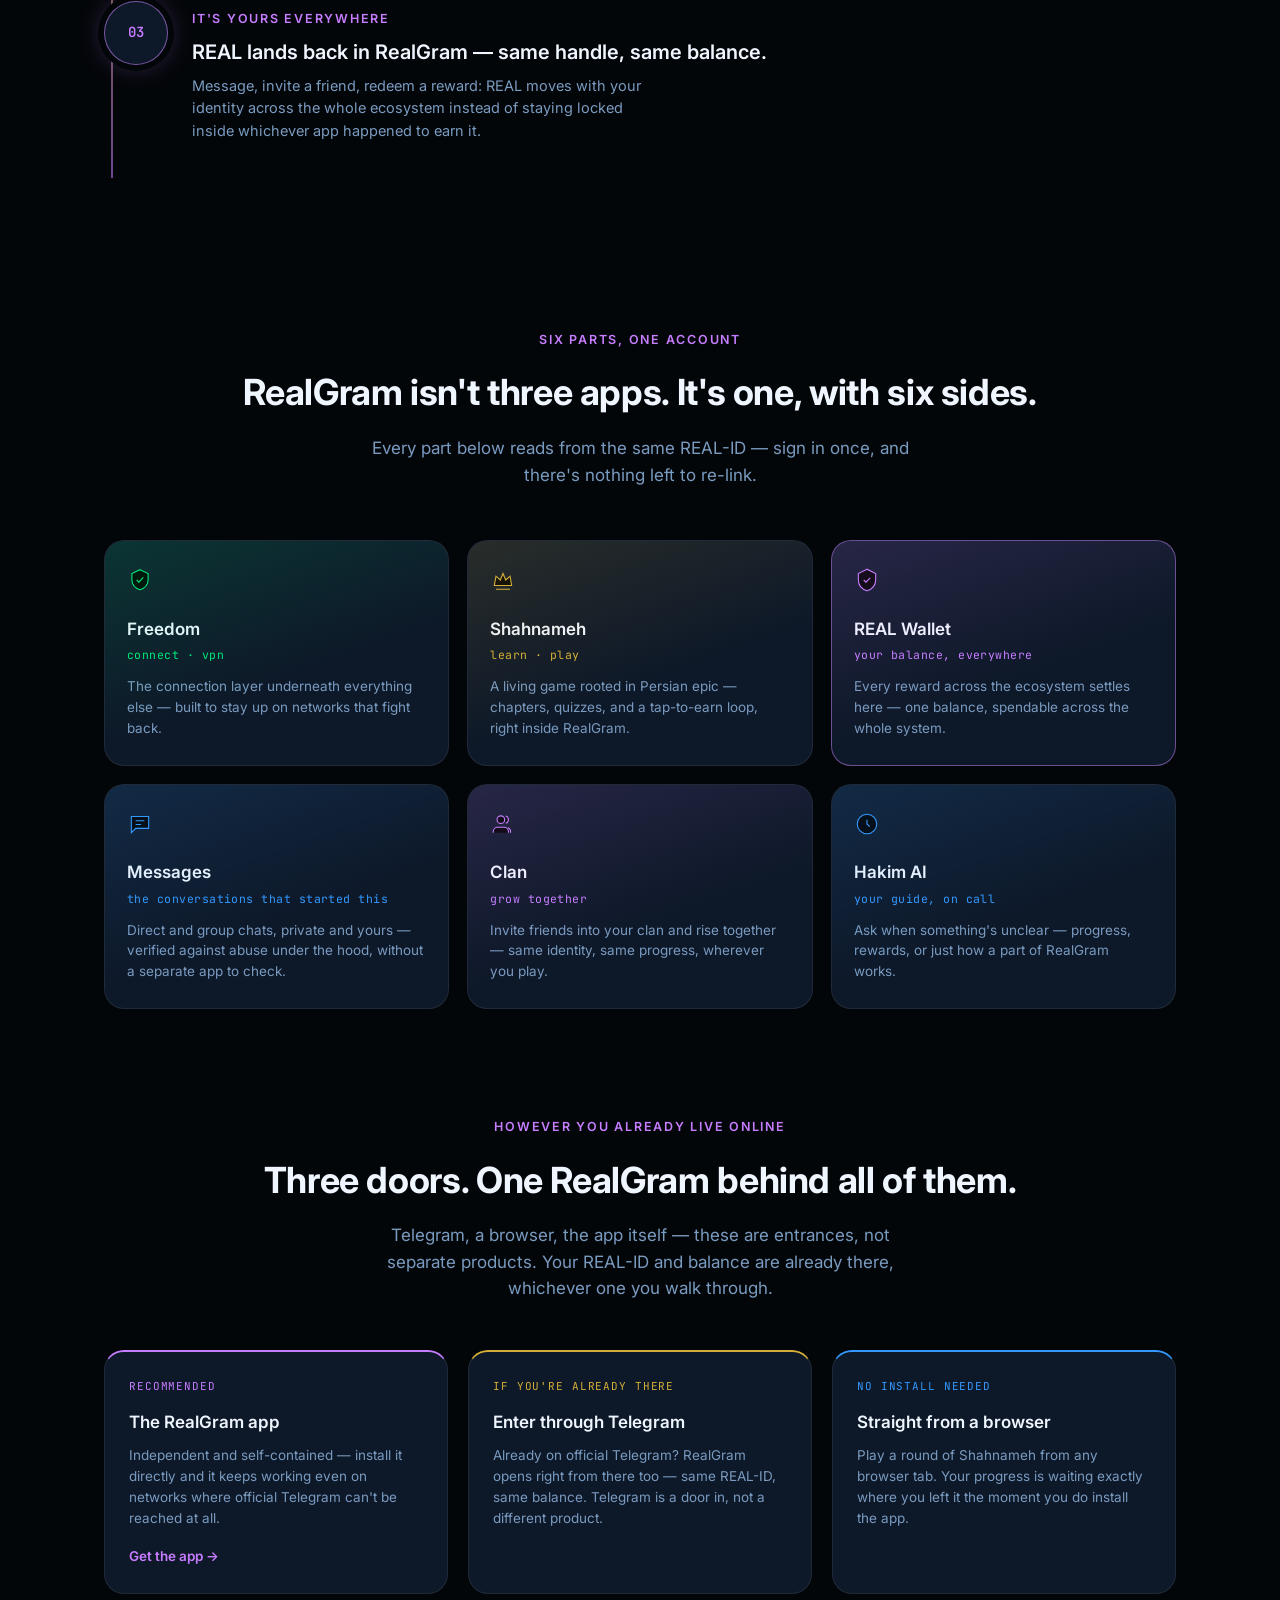
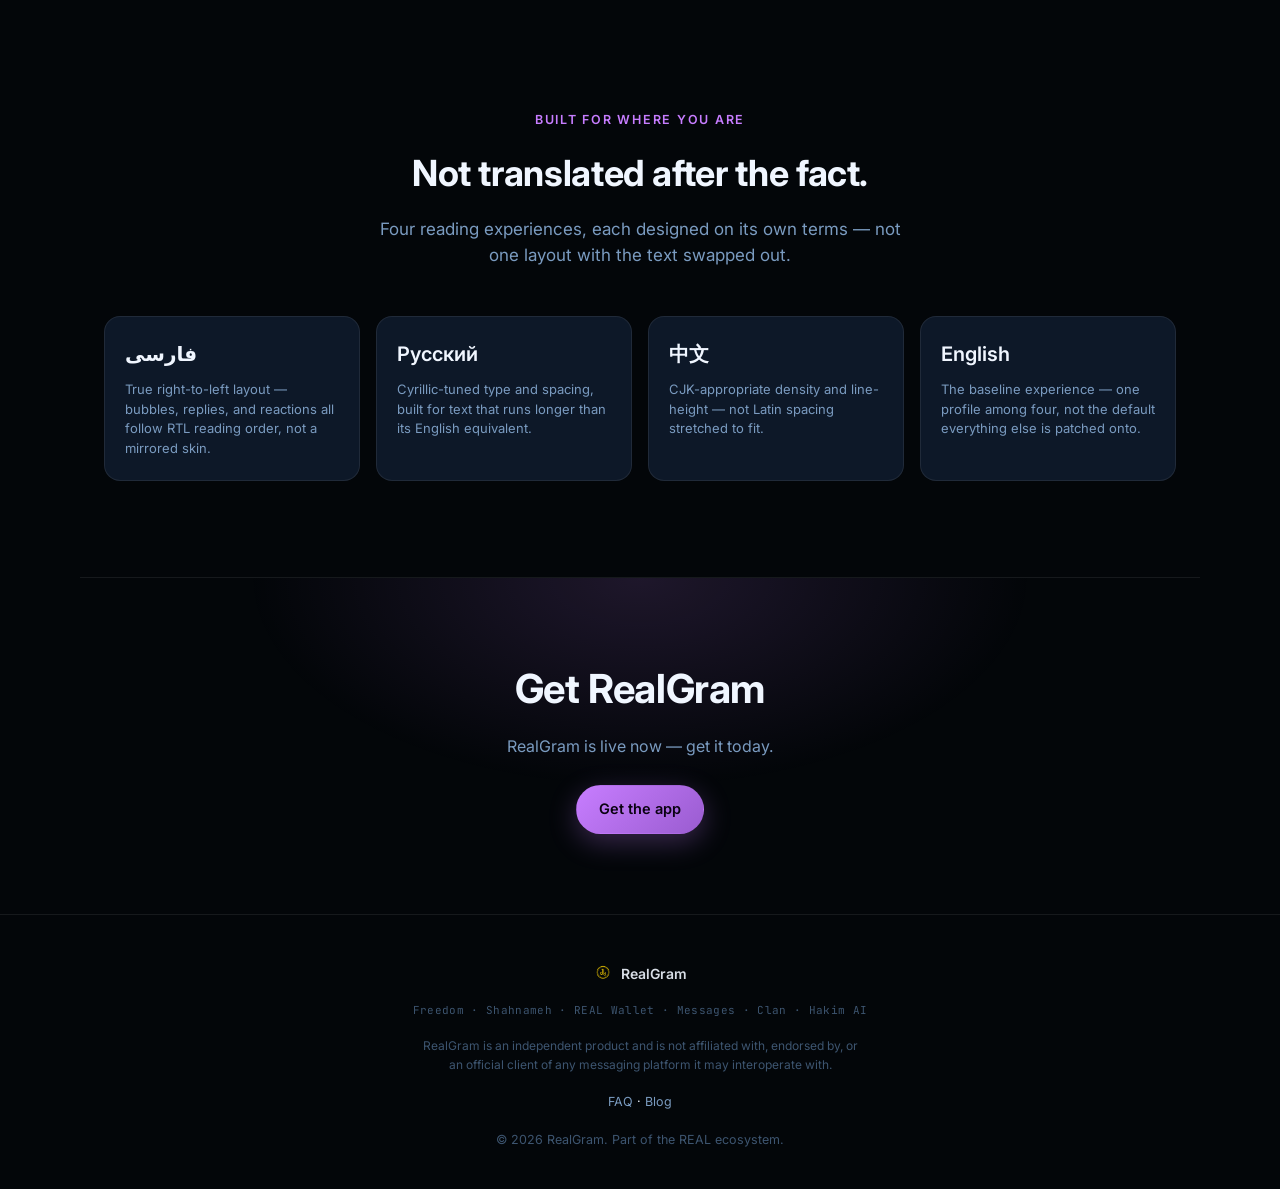
==== commit abba5a70: "style: double the header logo size (22px -> 44px) Khabat: looked too small. Applied site-wide via th" ====
--- a/index.html
+++ b/index.html
@@ -43,7 +43,7 @@
 <header class="site-header">
   <div class="wrap header-inner">
     <a class="brand" href="/" aria-label="RealGram home">
-      <img class="brand-mark" src="/brand/realtoken.png" width="22" height="22" alt="" aria-hidden="true">
+      <img class="brand-mark" src="/brand/realtoken.png" width="44" height="44" alt="" aria-hidden="true">
       <span class="brand-word">Real<b>Gram</b></span>
     </a>
     <button class="nav-toggle" aria-expanded="false" aria-controls="site-nav">
--- a/style.css
+++ b/style.css
@@ -109,7 +109,7 @@
   height:72px;
 }
 .brand{display:flex;align-items:center;gap:8px;}
-.brand-mark{width:22px;height:22px;flex:none;object-fit:cover;border-radius:50%;}
+.brand-mark{width:44px;height:44px;flex:none;object-fit:cover;border-radius:50%;}
 .brand-word{font-weight:600;font-size:18px;letter-spacing:0.01em;}
 .brand-word b{font-weight:700;}
 
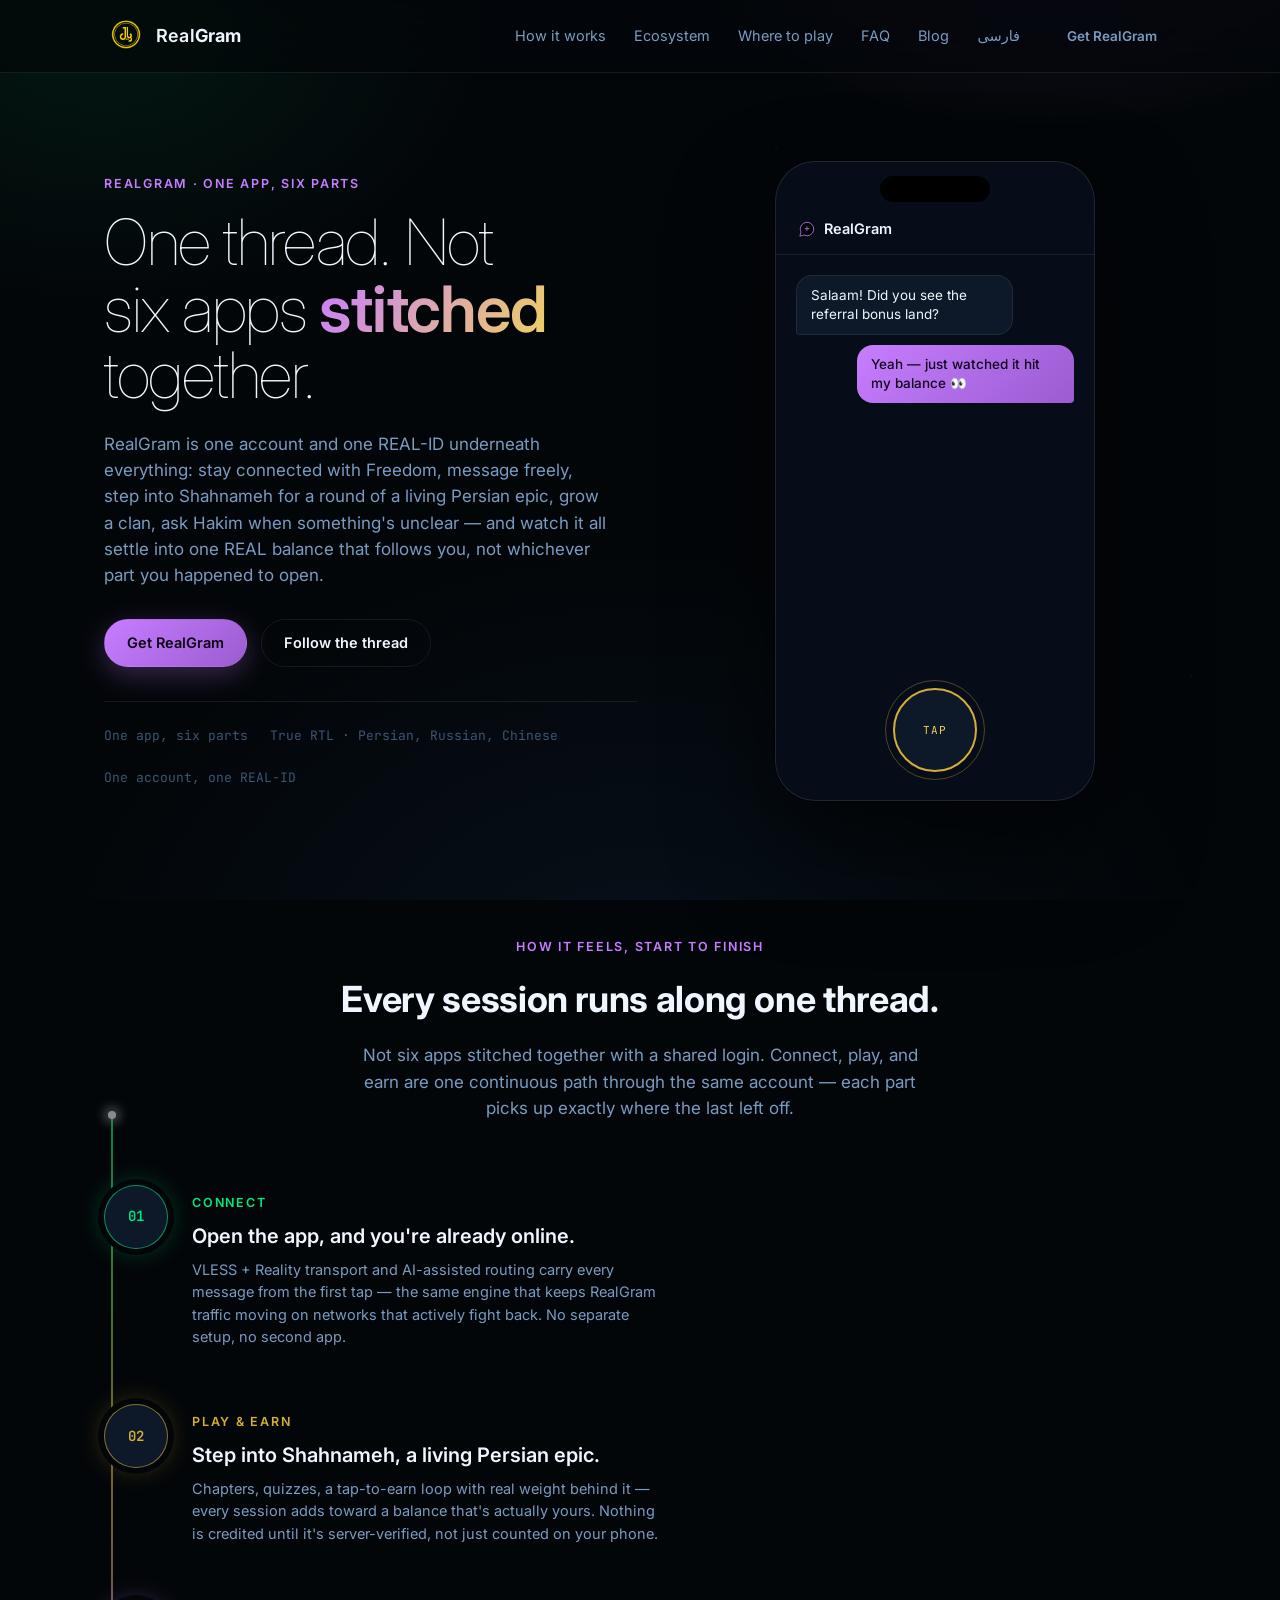
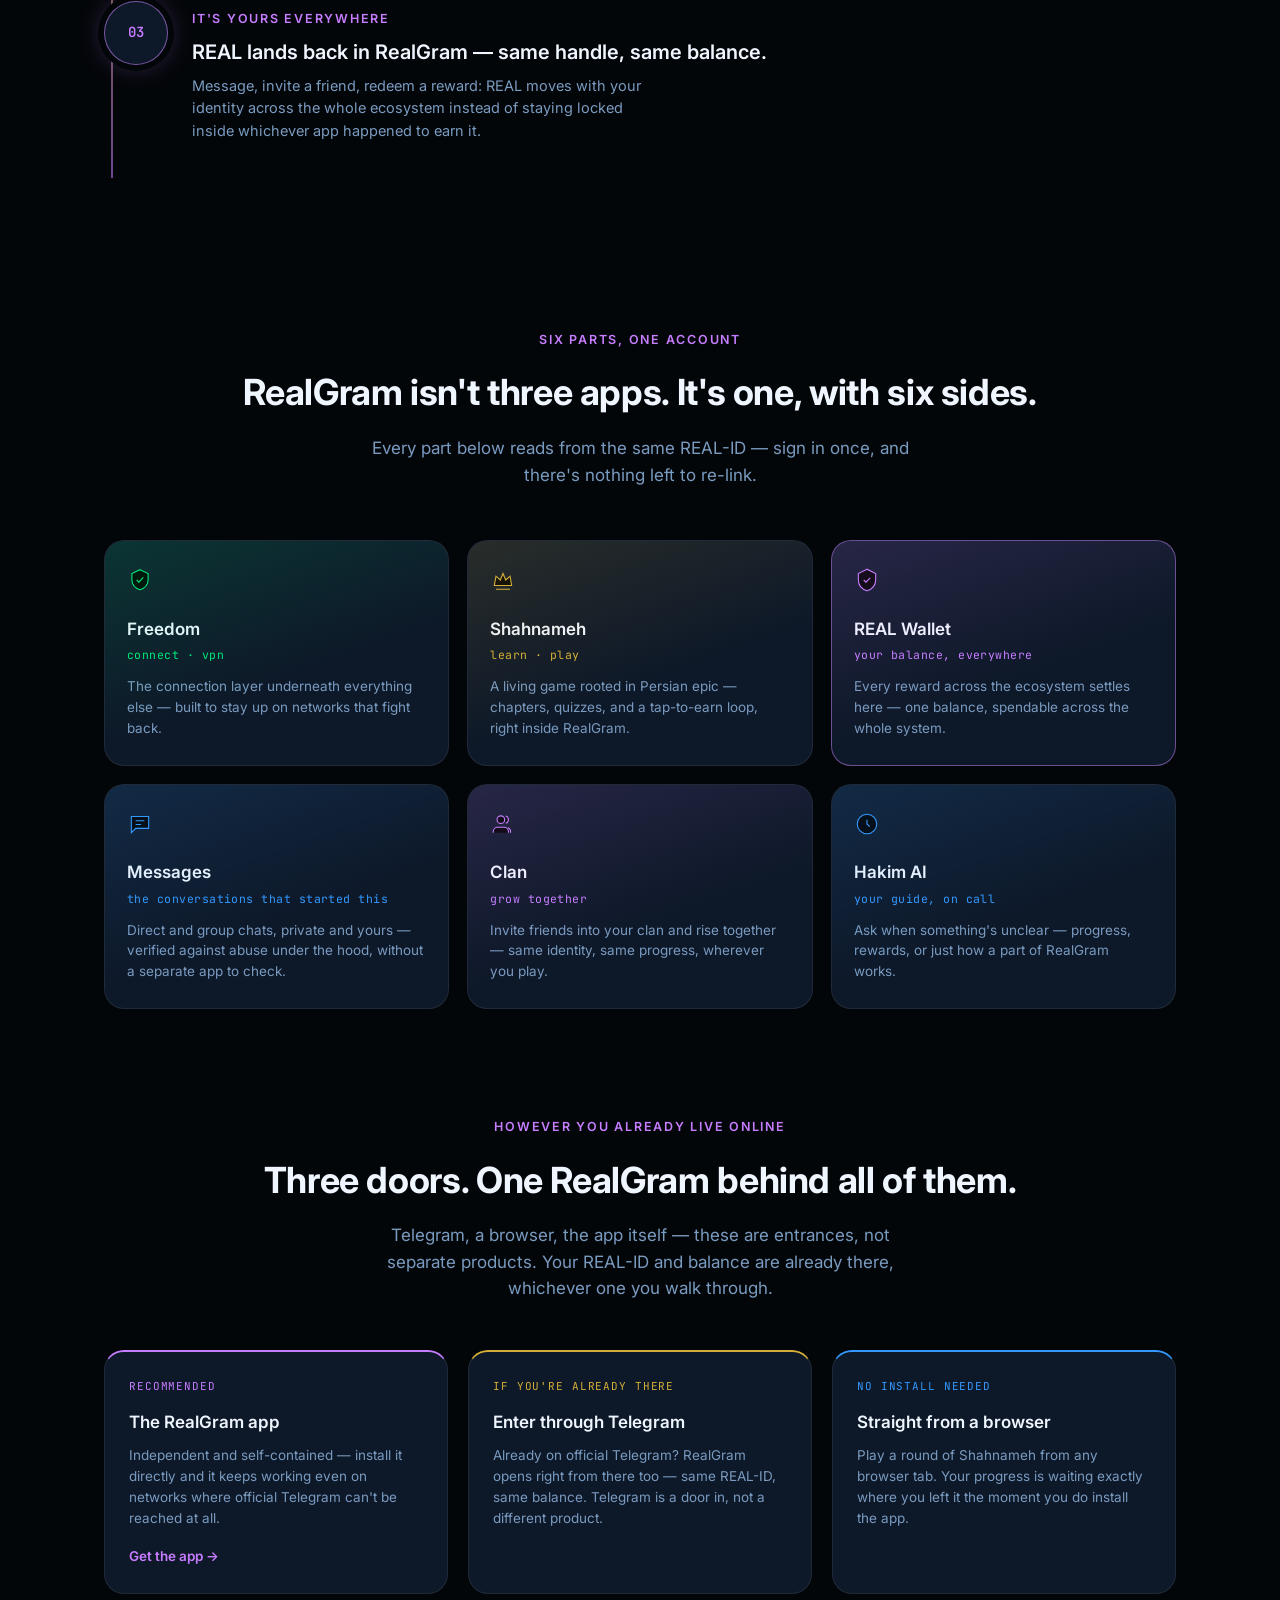
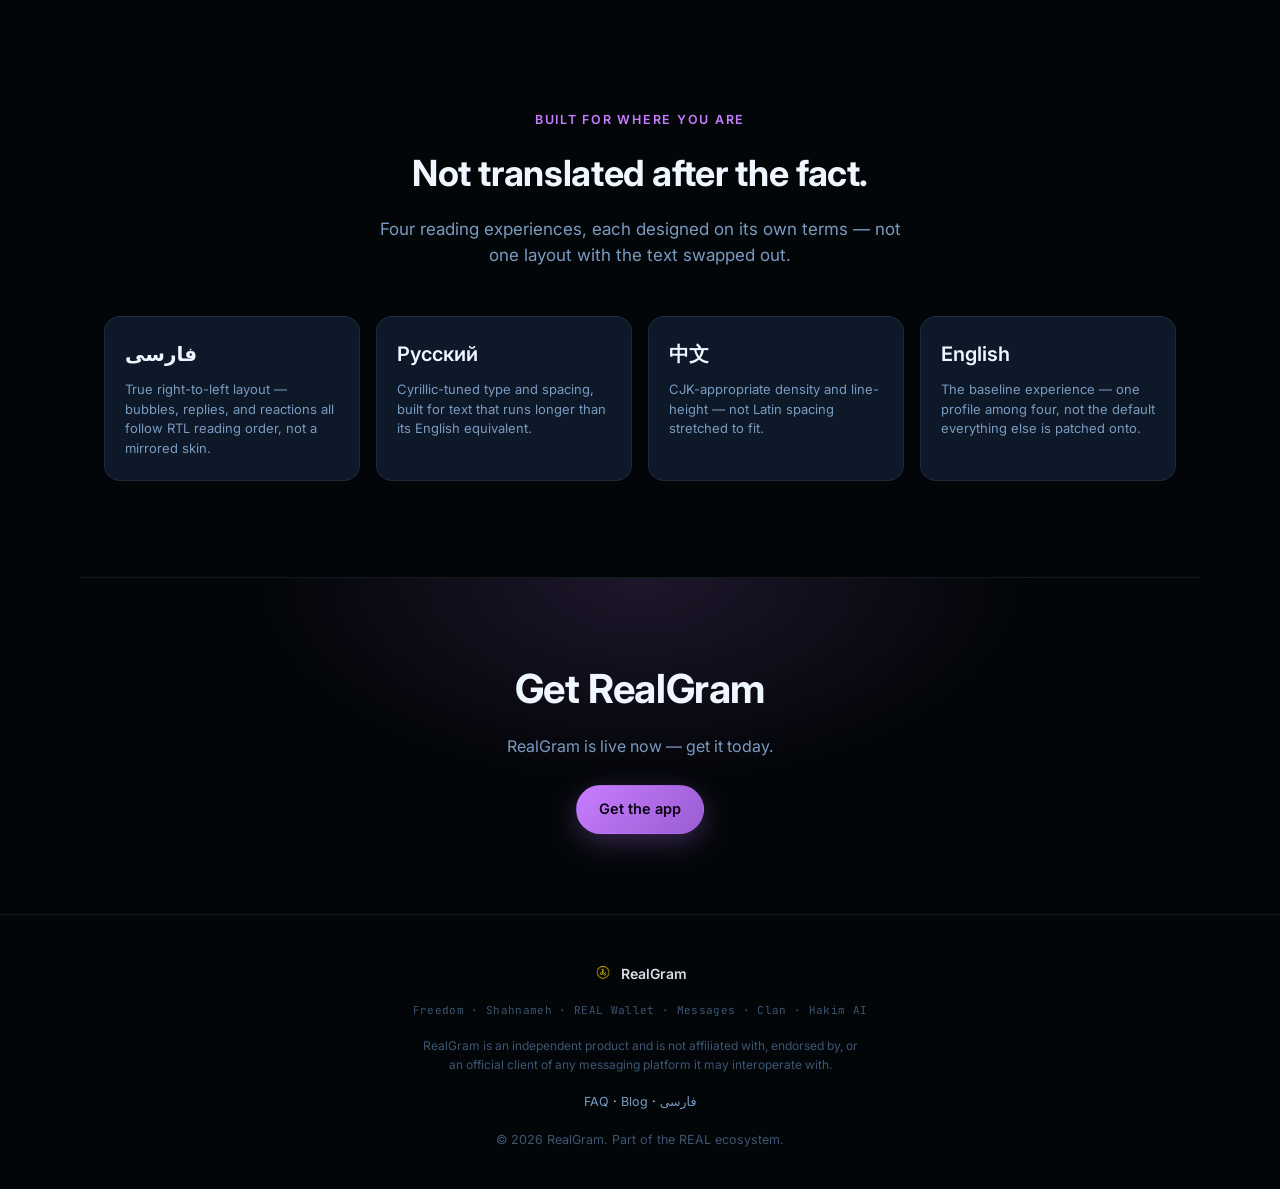
==== commit 52f4f718: "i18n: add Persian (fa) homepage with true RTL support Starts the multilingual rollout the app alread" ====
--- a/index.html
+++ b/index.html
@@ -18,6 +18,9 @@
 <meta name="keywords" content="RealGram, REAL-ID, independent messaging app, earn while messaging, REAL economy, Persian messenger, multilingual chat app, secure messaging, Shahnameh" />
 <meta name="theme-color" content="#030609" />
 <link rel="canonical" href="https://realgram.no/" />
+<link rel="alternate" hreflang="en" href="https://realgram.no/" />
+<link rel="alternate" hreflang="fa" href="https://realgram.no/fa/" />
+<link rel="alternate" hreflang="x-default" href="https://realgram.no/" />
 <link rel="icon" type="image/png" href="/favicon.png" />
 
 <meta property="og:type" content="website" />
@@ -56,6 +59,7 @@
       <a href="#platforms">Where to play</a>
       <a href="/faq.html">FAQ</a>
       <a href="/blog.html">Blog</a>
+      <a href="/fa/" class="lang-switch">فارسی</a>
       <a href="#get" class="btn btn-small">Get RealGram</a>
     </nav>
   </div>
@@ -289,7 +293,7 @@
     <p class="footer-fine">RealGram is an independent product and is not
       affiliated with, endorsed by, or an official client of any messaging
       platform it may interoperate with.</p>
-    <p class="footer-links"><a href="/faq.html">FAQ</a> · <a href="/blog.html">Blog</a></p>
+    <p class="footer-links"><a href="/faq.html">FAQ</a> · <a href="/blog.html">Blog</a> · <a href="/fa/">فارسی</a></p>
     <p class="footer-copy">© 2026 RealGram. Part of the REAL ecosystem.</p>
   </div>
 </footer>
--- a/style.css
+++ b/style.css
@@ -420,3 +420,25 @@
   .waypoint-node{width:48px;height:48px;}
   .thread-rail{left:23px;}
 }
+
+/* ---------- RTL (Persian) ---------- */
+[dir="rtl"]{
+  font-family:'Vazirmatn', Inter, -apple-system, Helvetica, Arial, sans-serif;
+}
+[dir="rtl"] .hero{ grid-template-columns:0.95fr 1.05fr; }
+[dir="rtl"] .hero-stage{ order:2; }
+[dir="rtl"] .waypoint{ grid-template-columns:1fr 64px; }
+[dir="rtl"] .waypoint-node{ order:2; }
+[dir="rtl"] .waypoint-body{ order:1; text-align:right; }
+[dir="rtl"] .thread-rail{ left:auto; right:31px; }
+[dir="rtl"] .thread-pulse{ left:auto; right:50%; transform:translateX(50%); }
+[dir="rtl"] .lead{ margin-left:0; }
+[dir="rtl"] .trust-row{ padding-right:0; }
+[dir="rtl"] .lang-switch{ direction:ltr; }
+@media (max-width:640px){
+  [dir="rtl"] .waypoint{ grid-template-columns:48px 1fr; }
+  [dir="rtl"] .waypoint-node{ order:0; }
+  [dir="rtl"] .waypoint-body{ order:1; }
+  [dir="rtl"] .thread-rail{ right:23px; }
+  [dir="rtl"] .site-nav{ left:auto; right:0; align-items:flex-end; }
+}
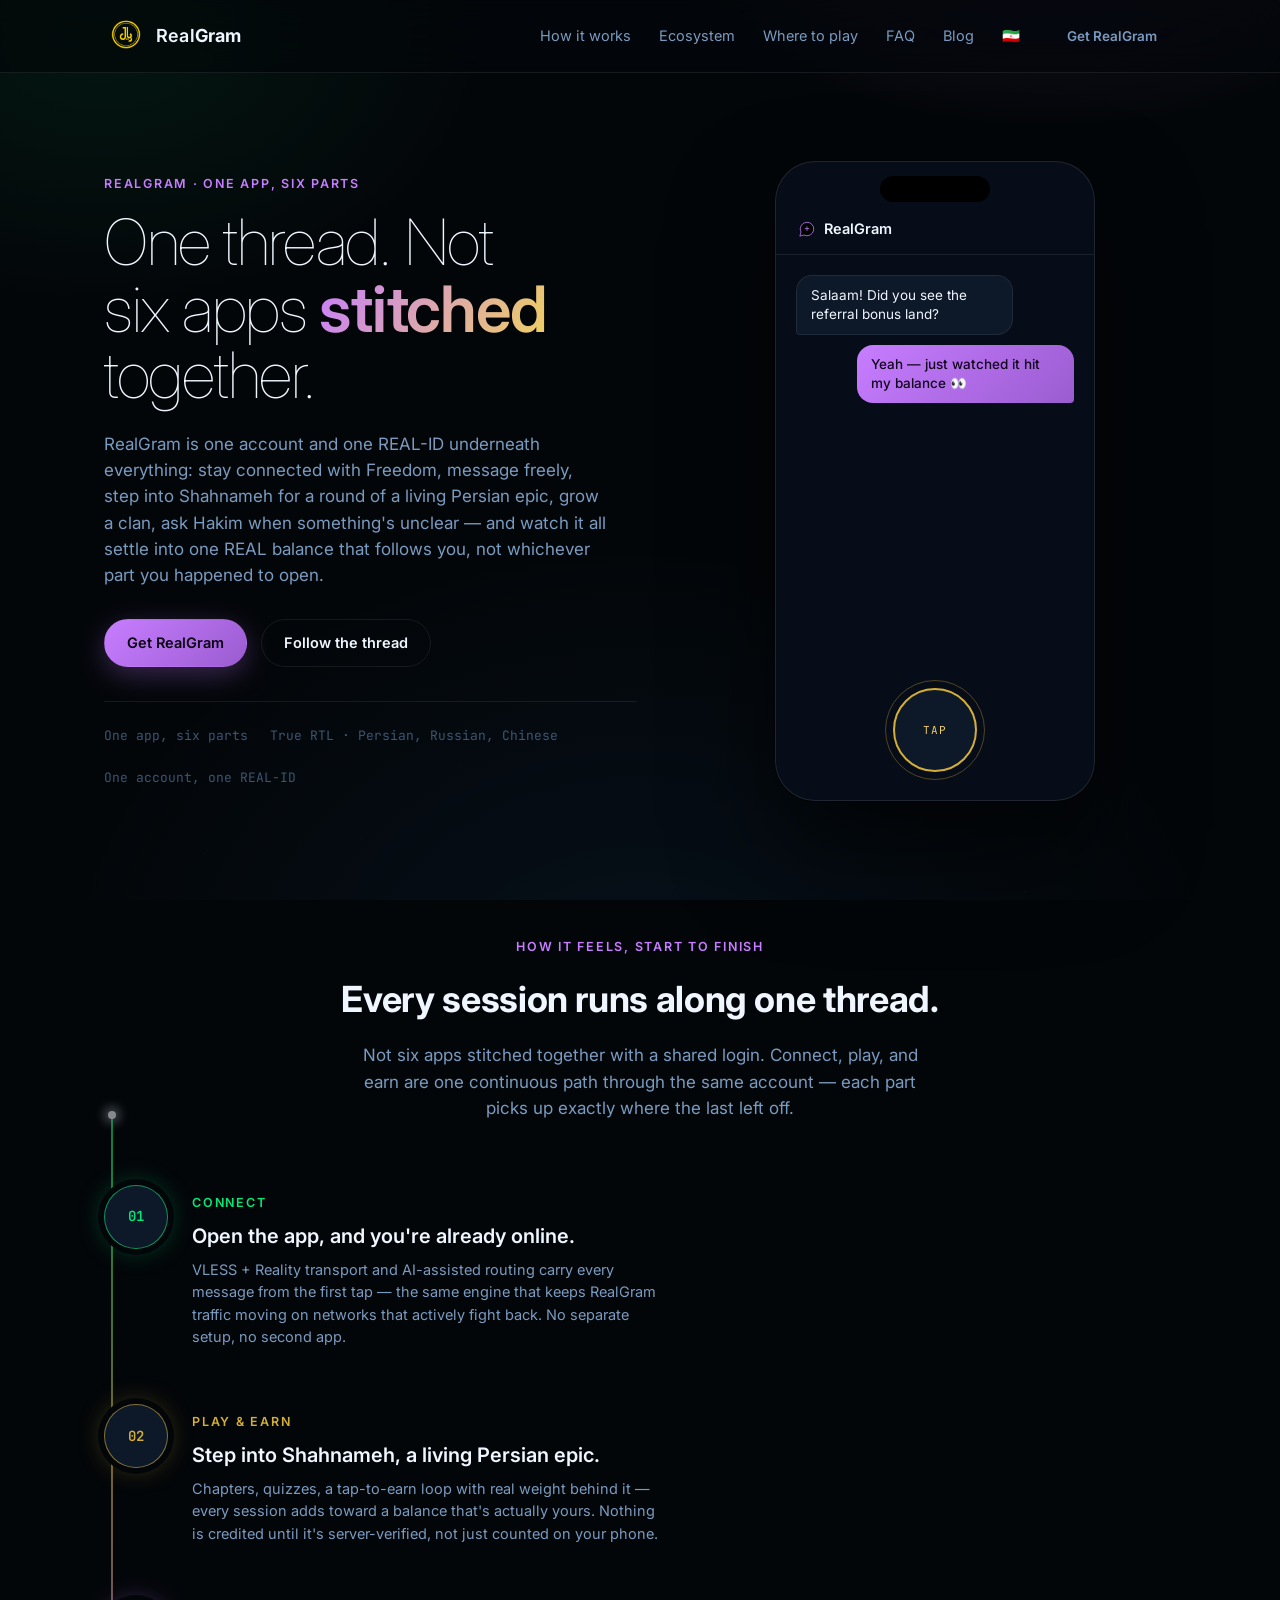
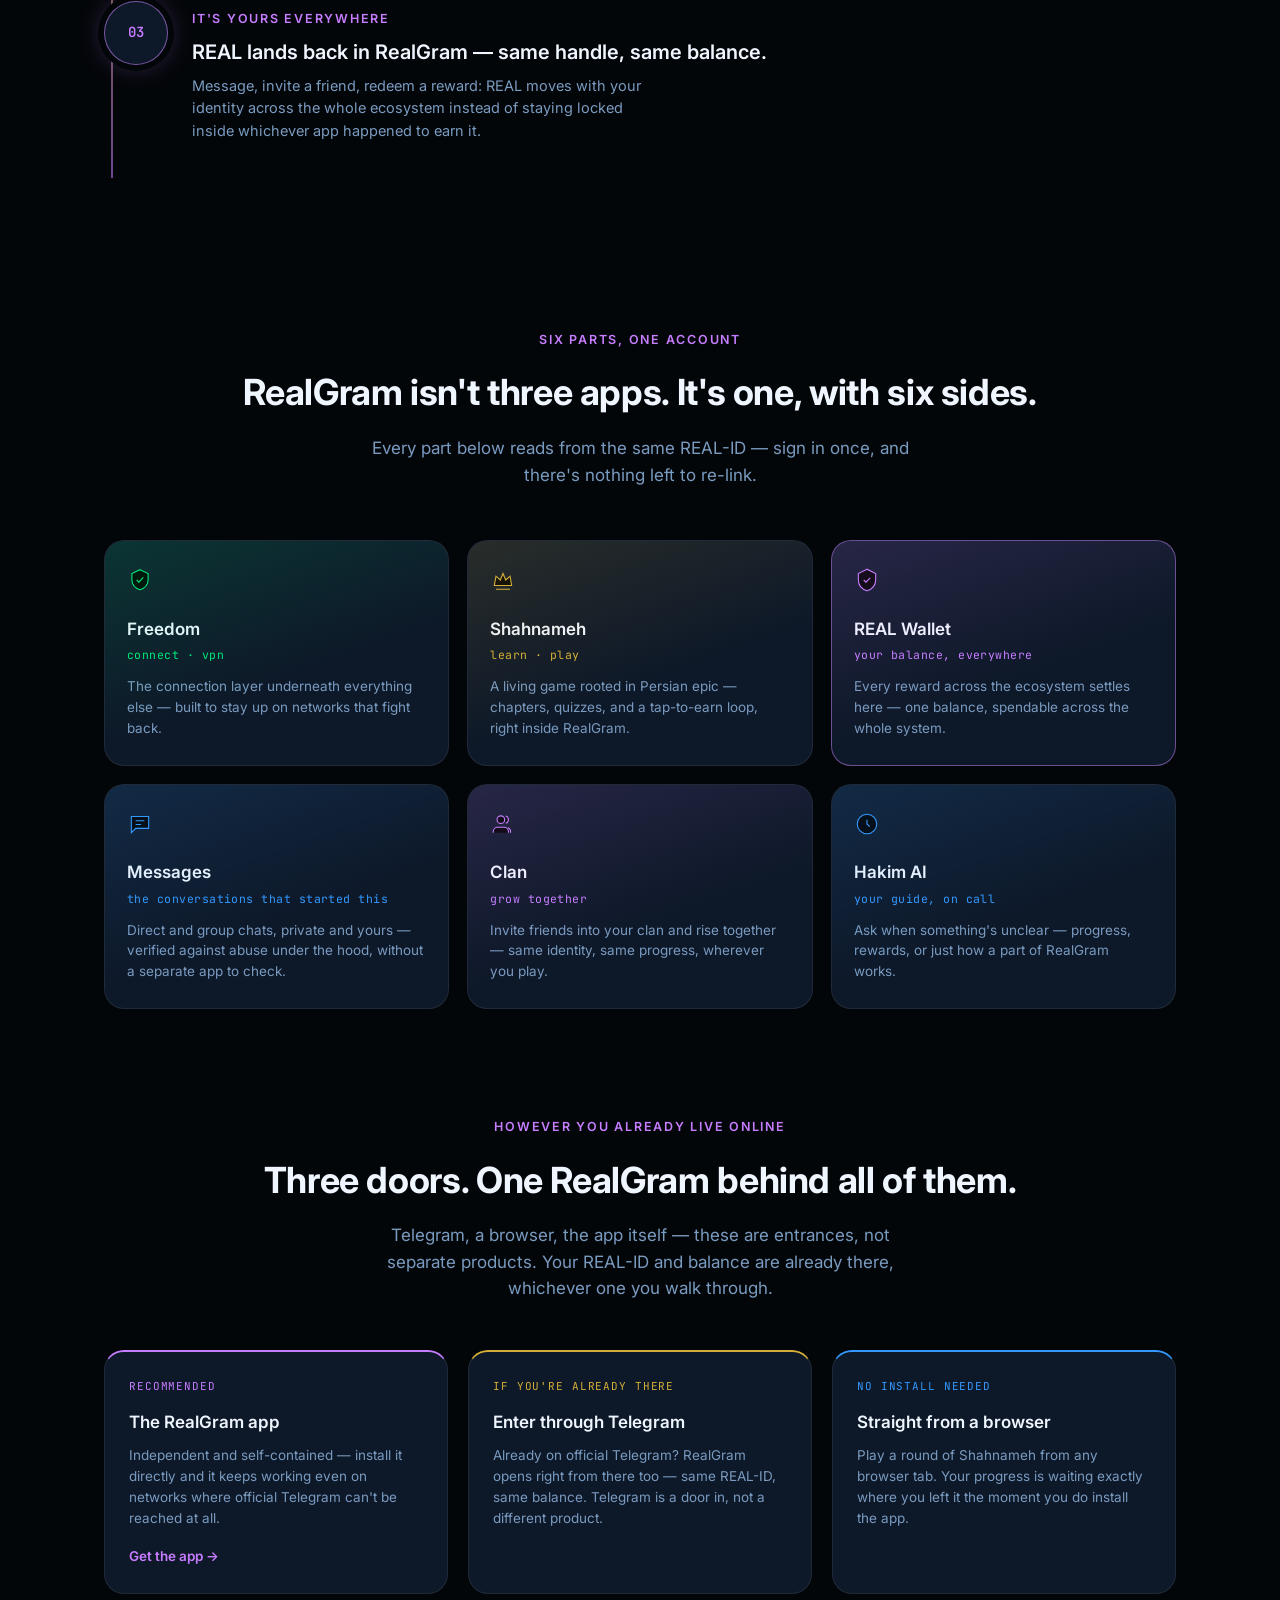
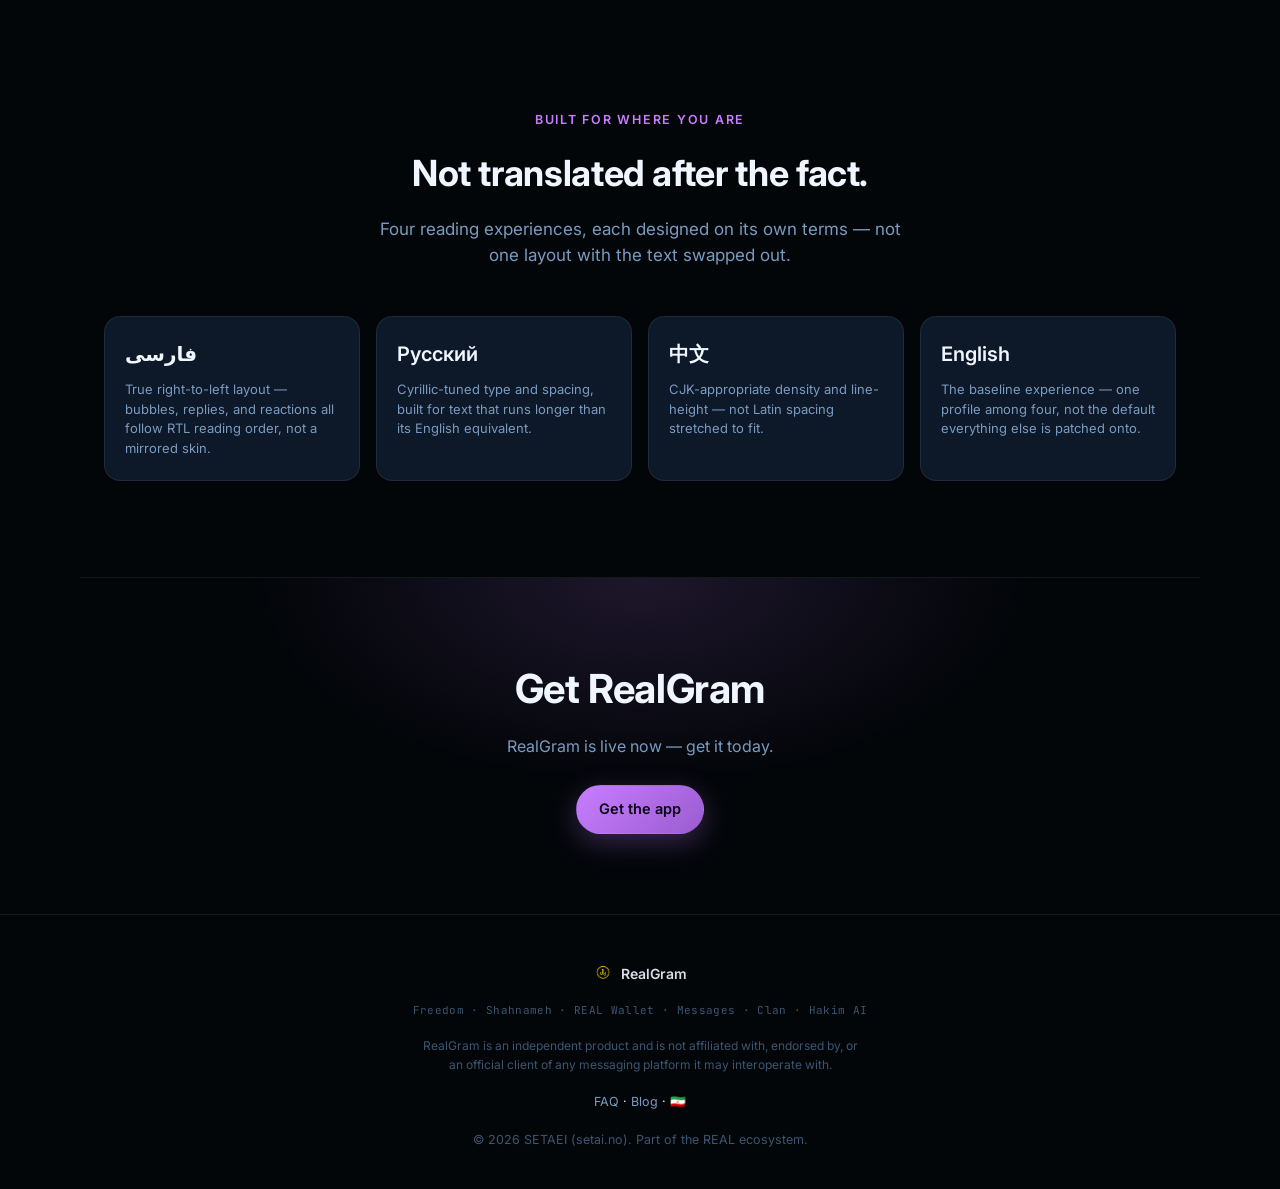
==== commit d1591a4b: "fix: RTL journey layout, flag language switcher, fa FAQ/blog, SETAEI copyright - RTL fix: removed th" ====
--- a/index.html
+++ b/index.html
@@ -59,7 +59,7 @@
       <a href="#platforms">Where to play</a>
       <a href="/faq.html">FAQ</a>
       <a href="/blog.html">Blog</a>
-      <a href="/fa/" class="lang-switch">فارسی</a>
+      <a href="/fa/" class="lang-switch" aria-label="تغییر به فارسی" title="فارسی"><span aria-hidden="true">🇮🇷</span></a>
       <a href="#get" class="btn btn-small">Get RealGram</a>
     </nav>
   </div>
@@ -293,8 +293,8 @@
     <p class="footer-fine">RealGram is an independent product and is not
       affiliated with, endorsed by, or an official client of any messaging
       platform it may interoperate with.</p>
-    <p class="footer-links"><a href="/faq.html">FAQ</a> · <a href="/blog.html">Blog</a> · <a href="/fa/">فارسی</a></p>
-    <p class="footer-copy">© 2026 RealGram. Part of the REAL ecosystem.</p>
+    <p class="footer-links"><a href="/faq.html">FAQ</a> · <a href="/blog.html">Blog</a> · <a href="/fa/" class="lang-switch" aria-label="تغییر به فارسی" title="فارسی"><span aria-hidden="true">🇮🇷</span></a></p>
+    <p class="footer-copy">© 2026 SETAEI (<a href="https://www.setai.no">setai.no</a>). Part of the REAL ecosystem.</p>
   </div>
 </footer>
 
--- a/style.css
+++ b/style.css
@@ -422,23 +422,22 @@
 }
 
 /* ---------- RTL (Persian) ---------- */
+/* Deliberately NOT touching grid-template-columns or `order` on .hero/
+   .waypoint: CSS Grid already mirrors column tracks automatically under
+   direction:rtl (inherited from the <html dir="rtl">) while keeping each
+   track's own defined size -- adding a manual column swap ON TOP of that
+   double-flips it (e.g. the 64px node column and 1fr text column traded
+   sizes, squeezing waypoint text into 64px). Fixed 2026-07-21 after
+   Khabat reported the journey section broken. Only true physical
+   (non-logical) properties -- left/right, transform -- need overrides
+   here, since `direction` doesn't retroactively fix those. */
 [dir="rtl"]{
   font-family:'Vazirmatn', Inter, -apple-system, Helvetica, Arial, sans-serif;
 }
-[dir="rtl"] .hero{ grid-template-columns:0.95fr 1.05fr; }
-[dir="rtl"] .hero-stage{ order:2; }
-[dir="rtl"] .waypoint{ grid-template-columns:1fr 64px; }
-[dir="rtl"] .waypoint-node{ order:2; }
-[dir="rtl"] .waypoint-body{ order:1; text-align:right; }
 [dir="rtl"] .thread-rail{ left:auto; right:31px; }
 [dir="rtl"] .thread-pulse{ left:auto; right:50%; transform:translateX(50%); }
-[dir="rtl"] .lead{ margin-left:0; }
-[dir="rtl"] .trust-row{ padding-right:0; }
 [dir="rtl"] .lang-switch{ direction:ltr; }
 @media (max-width:640px){
-  [dir="rtl"] .waypoint{ grid-template-columns:48px 1fr; }
-  [dir="rtl"] .waypoint-node{ order:0; }
-  [dir="rtl"] .waypoint-body{ order:1; }
   [dir="rtl"] .thread-rail{ right:23px; }
-  [dir="rtl"] .site-nav{ left:auto; right:0; align-items:flex-end; }
-}
+  [dir="rtl"] .site-nav{ align-items:flex-end; }
+}
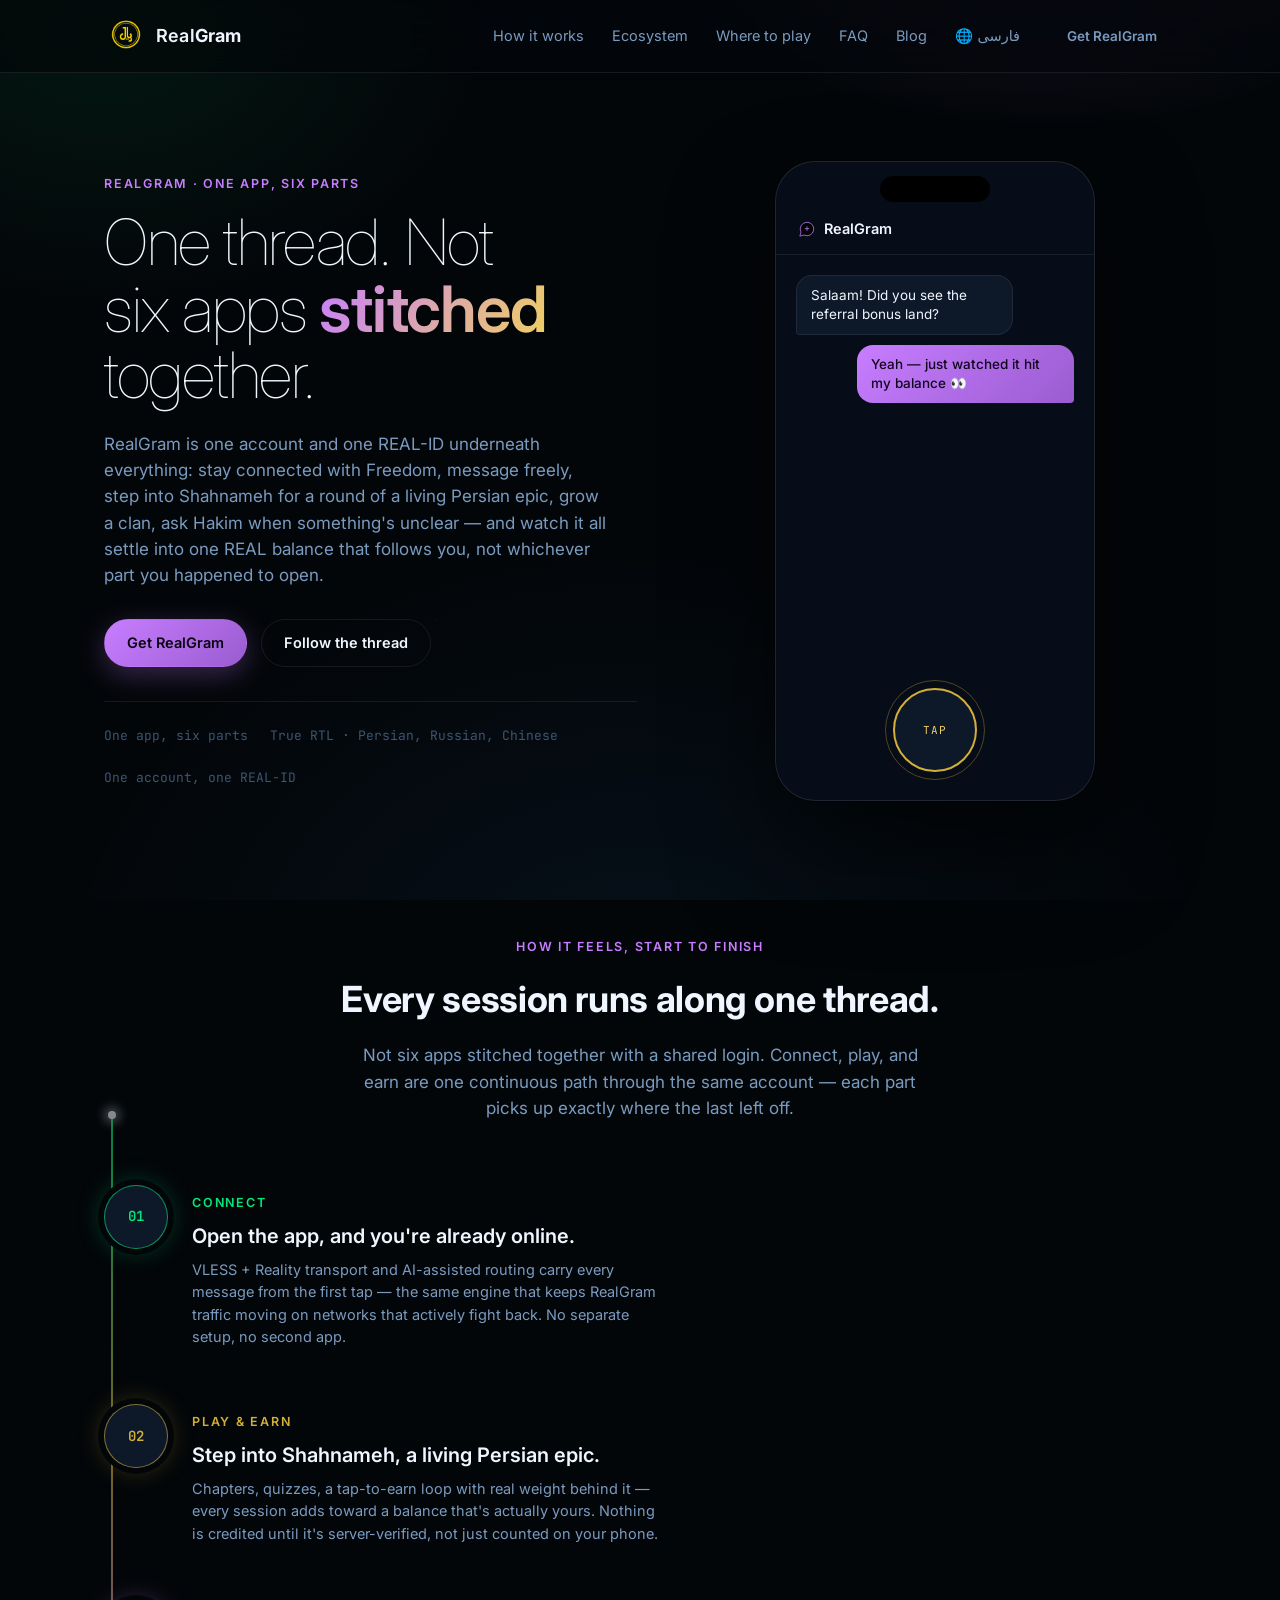
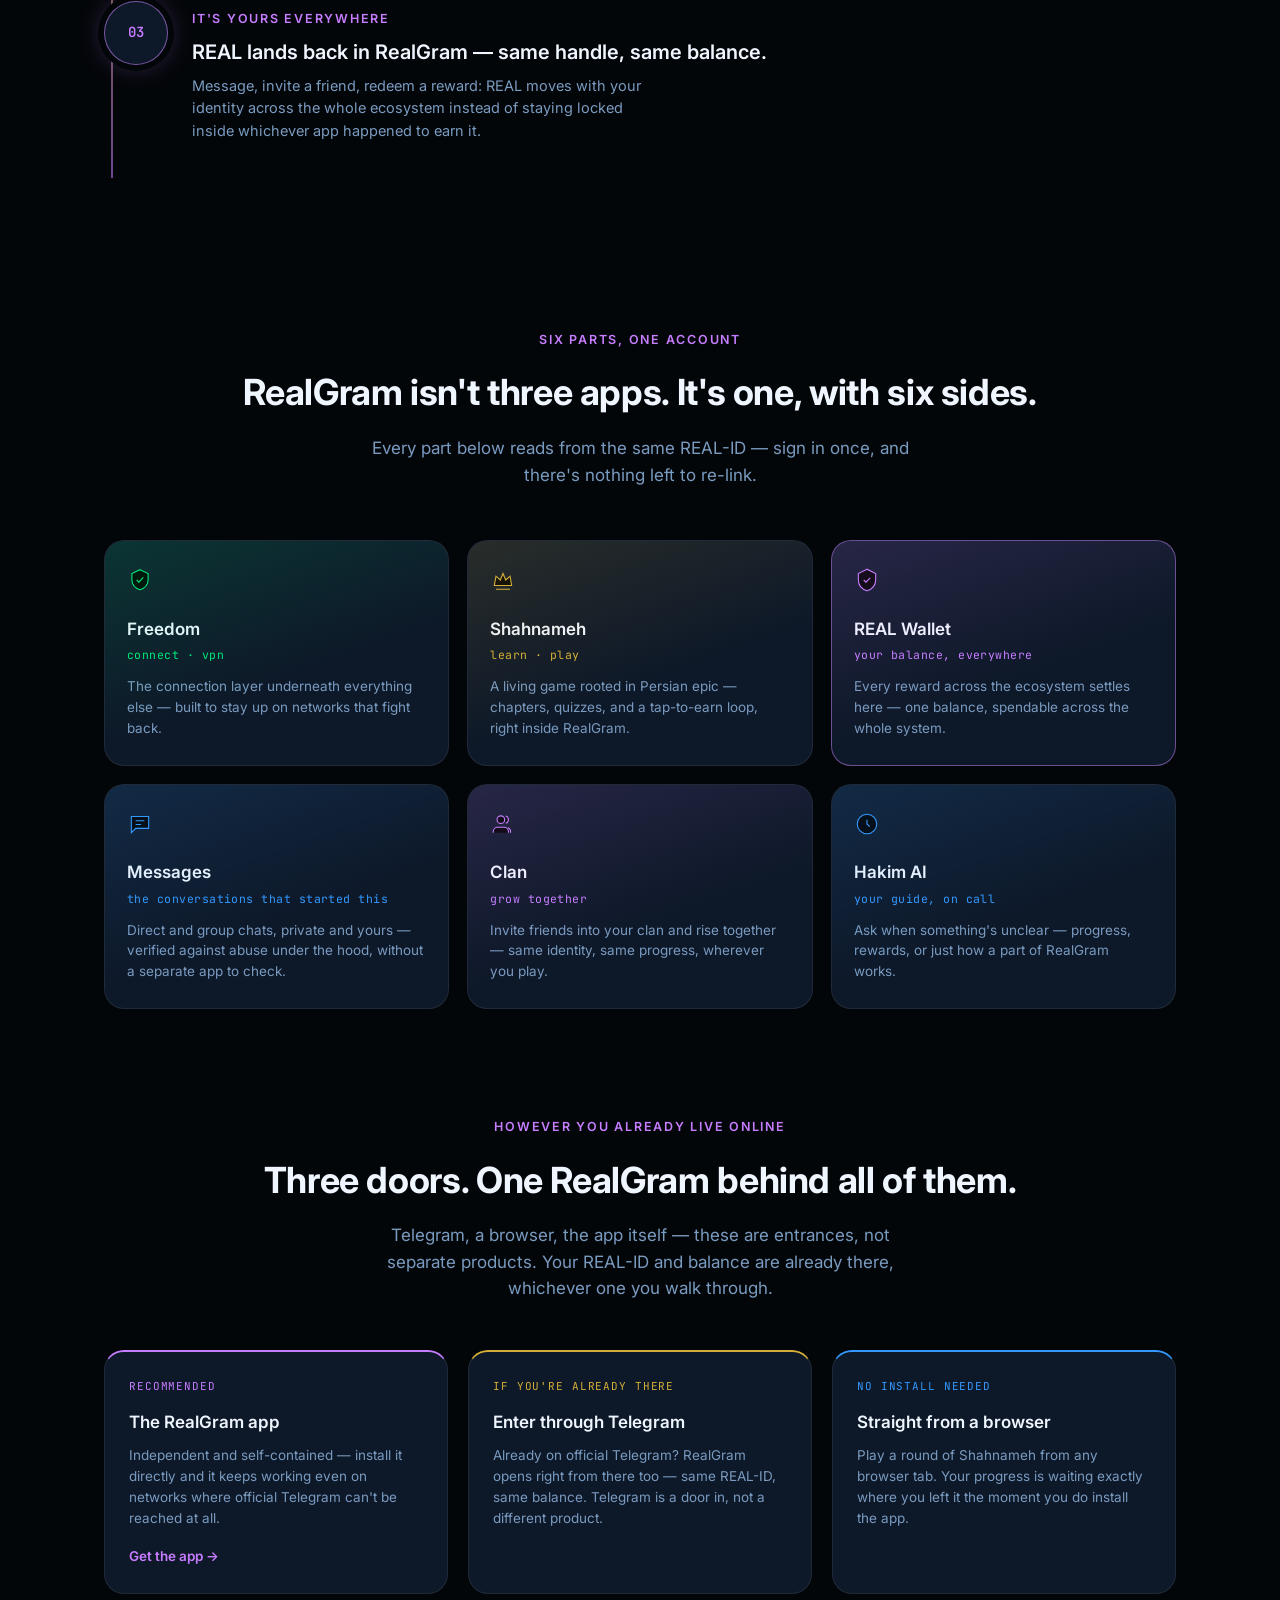
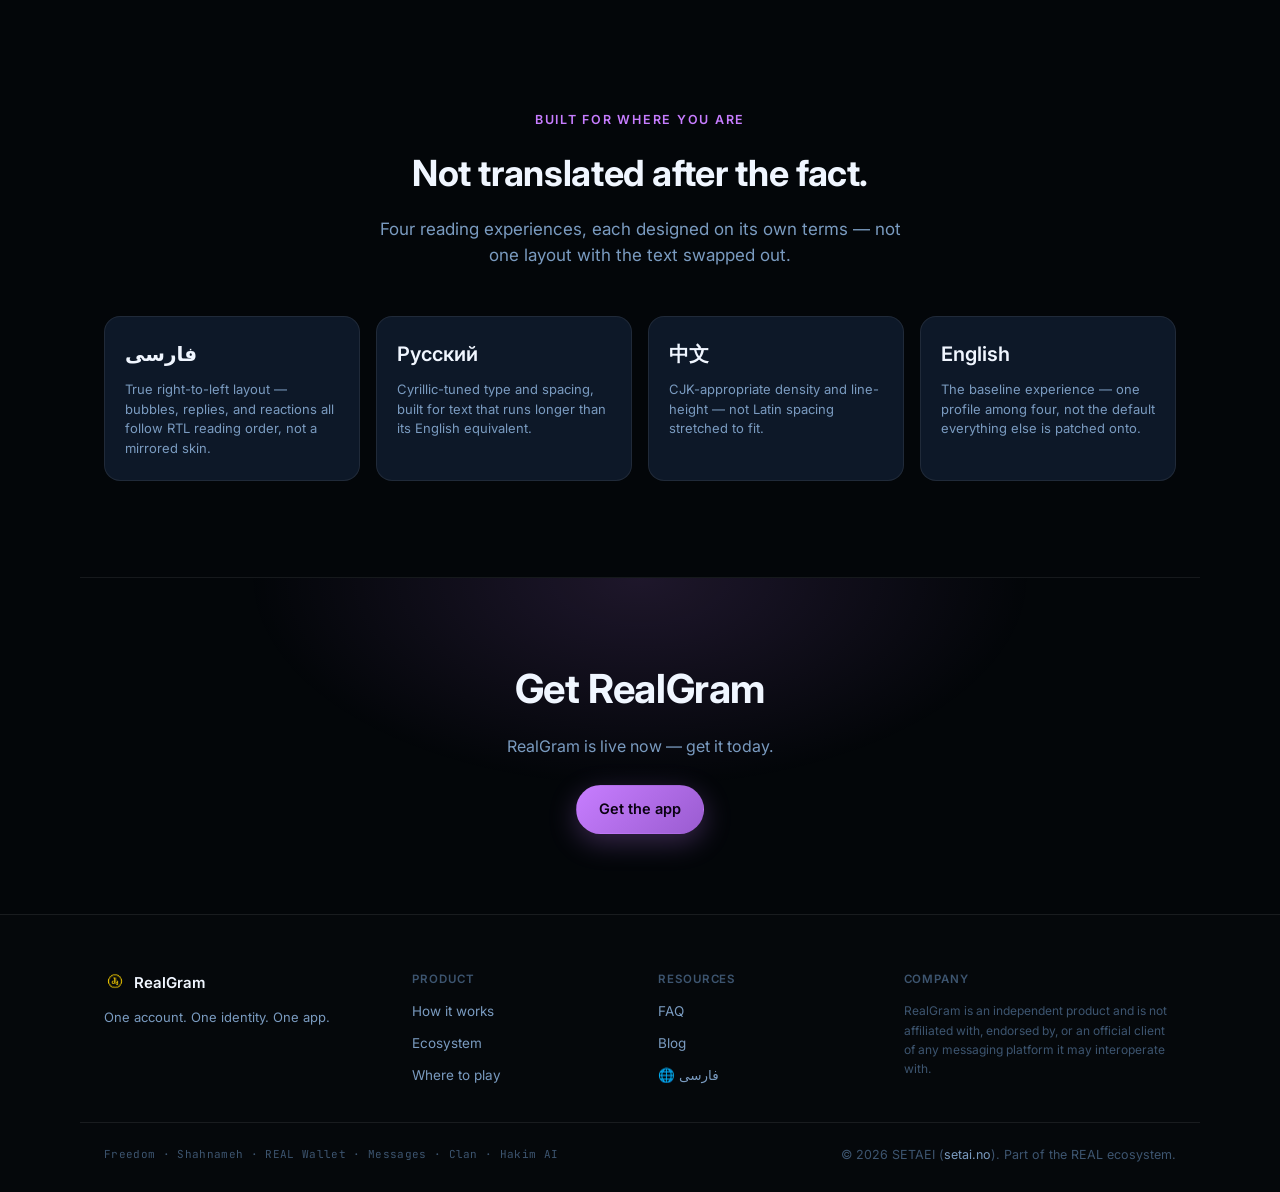
==== commit 78b47c53: "style: flag emoji -> globe icon (Windows/Edge doesn't render flag emoji, showed literal "IR" text); " ====
--- a/index.html
+++ b/index.html
@@ -59,7 +59,7 @@
       <a href="#platforms">Where to play</a>
       <a href="/faq.html">FAQ</a>
       <a href="/blog.html">Blog</a>
-      <a href="/fa/" class="lang-switch" aria-label="تغییر به فارسی" title="فارسی"><span aria-hidden="true">🇮🇷</span></a>
+      <a href="/fa/" class="lang-switch" aria-label="تغییر به فارسی" title="فارسی"><span aria-hidden="true">🌐 فارسی</span></a>
       <a href="#get" class="btn btn-small">Get RealGram</a>
     </nav>
   </div>
@@ -285,15 +285,32 @@
 </main>
 
 <footer class="site-footer">
-  <div class="wrap footer-inner">
-    <div class="footer-lockups" aria-label="RealGram">
+  <div class="wrap footer-grid">
+    <div class="footer-col">
       <span class="footer-brand"><img class="footer-brand-mark" src="/brand/realtoken.png" alt="" loading="lazy" /> RealGram</span>
-    </div>
+      <p class="footer-tagline">One account. One identity. One app.</p>
+    </div>
+    <div class="footer-col">
+      <p class="footer-col-title">Product</p>
+      <a href="/#journey">How it works</a>
+      <a href="/#ecosystem">Ecosystem</a>
+      <a href="/#platforms">Where to play</a>
+    </div>
+    <div class="footer-col">
+      <p class="footer-col-title">Resources</p>
+      <a href="/faq.html">FAQ</a>
+      <a href="/blog.html">Blog</a>
+      <a href="/fa/" class="lang-switch" aria-label="تغییر به فارسی" title="فارسی"><span aria-hidden="true">🌐 فارسی</span></a>
+    </div>
+    <div class="footer-col">
+      <p class="footer-col-title">Company</p>
+      <p class="footer-fine">RealGram is an independent product and is not
+        affiliated with, endorsed by, or an official client of any messaging
+        platform it may interoperate with.</p>
+    </div>
+  </div>
+  <div class="wrap footer-bottom">
     <p class="footer-parts">Freedom · Shahnameh · REAL Wallet · Messages · Clan · Hakim AI</p>
-    <p class="footer-fine">RealGram is an independent product and is not
-      affiliated with, endorsed by, or an official client of any messaging
-      platform it may interoperate with.</p>
-    <p class="footer-links"><a href="/faq.html">FAQ</a> · <a href="/blog.html">Blog</a> · <a href="/fa/" class="lang-switch" aria-label="تغییر به فارسی" title="فارسی"><span aria-hidden="true">🇮🇷</span></a></p>
     <p class="footer-copy">© 2026 SETAEI (<a href="https://www.setai.no">setai.no</a>). Part of the REAL ecosystem.</p>
   </div>
 </footer>
--- a/style.css
+++ b/style.css
@@ -374,21 +374,41 @@
 .cta-band p{color:var(--text-secondary);max-width:52ch;margin:0 auto;}
 
 /* ---------- footer ---------- */
-.site-footer{border-top:1px solid var(--glass-border);padding:48px 24px 40px;}
-.footer-inner{display:flex;flex-direction:column;align-items:center;gap:18px;text-align:center;}
-.footer-lockups{display:flex;gap:26px;flex-wrap:wrap;justify-content:center;opacity:0.9;}
-.footer-lockups img{height:20px;width:auto;}
-.footer-brand{display:flex;align-items:center;gap:8px;font-weight:600;font-size:14px;color:var(--text-primary);}
-.footer-brand-mark{width:20px;height:20px;border-radius:50%;object-fit:cover;}
+.site-footer{border-top:1px solid var(--glass-border);background:rgba(255,255,255,0.012);}
+.footer-grid{
+  display:grid;grid-template-columns:1.3fr 1fr 1fr 1.3fr;gap:36px;
+  padding:56px 24px 36px;
+}
+.footer-col{display:flex;flex-direction:column;gap:11px;}
+.footer-col a{font-size:13.5px;color:var(--text-secondary);}
+.footer-col a:hover{color:var(--text-primary);}
+.footer-col-title{
+  font-size:11.5px;font-weight:600;letter-spacing:0.08em;text-transform:uppercase;
+  color:var(--text-muted);margin-bottom:2px;
+}
+.footer-brand{display:flex;align-items:center;gap:8px;font-weight:600;font-size:15px;color:var(--text-primary);}
+.footer-brand-mark{width:22px;height:22px;border-radius:50%;object-fit:cover;flex:none;}
+.footer-tagline{font-size:13px;color:var(--text-secondary);margin-top:2px;max-width:34ch;}
+.footer-fine{font-size:12px;color:var(--text-muted);line-height:1.6;}
+.footer-bottom{
+  display:flex;align-items:center;justify-content:space-between;flex-wrap:wrap;gap:12px;
+  padding:22px 24px 28px;border-top:1px solid var(--glass-border);
+}
 .footer-parts{
   font-family:var(--font-mono);font-size:11px;letter-spacing:0.03em;
   color:var(--text-muted);
 }
-.footer-fine{font-size:12px;color:var(--text-muted);max-width:56ch;}
-.footer-links{font-size:12.5px;}
-.footer-links a{color:var(--text-secondary);}
-.footer-links a:hover{color:var(--text-primary);}
 .footer-copy{font-size:12.5px;color:var(--text-muted);}
+.footer-copy a{color:var(--text-secondary);}
+.footer-copy a:hover{color:var(--text-primary);}
+@media (max-width:760px){
+  .footer-grid{grid-template-columns:1fr 1fr;}
+}
+@media (max-width:480px){
+  .footer-grid{grid-template-columns:1fr;text-align:center;}
+  .footer-col{align-items:center;}
+  .footer-bottom{flex-direction:column;text-align:center;justify-content:center;}
+}
 
 /* ---------- responsive ---------- */
 @media (max-width:920px){
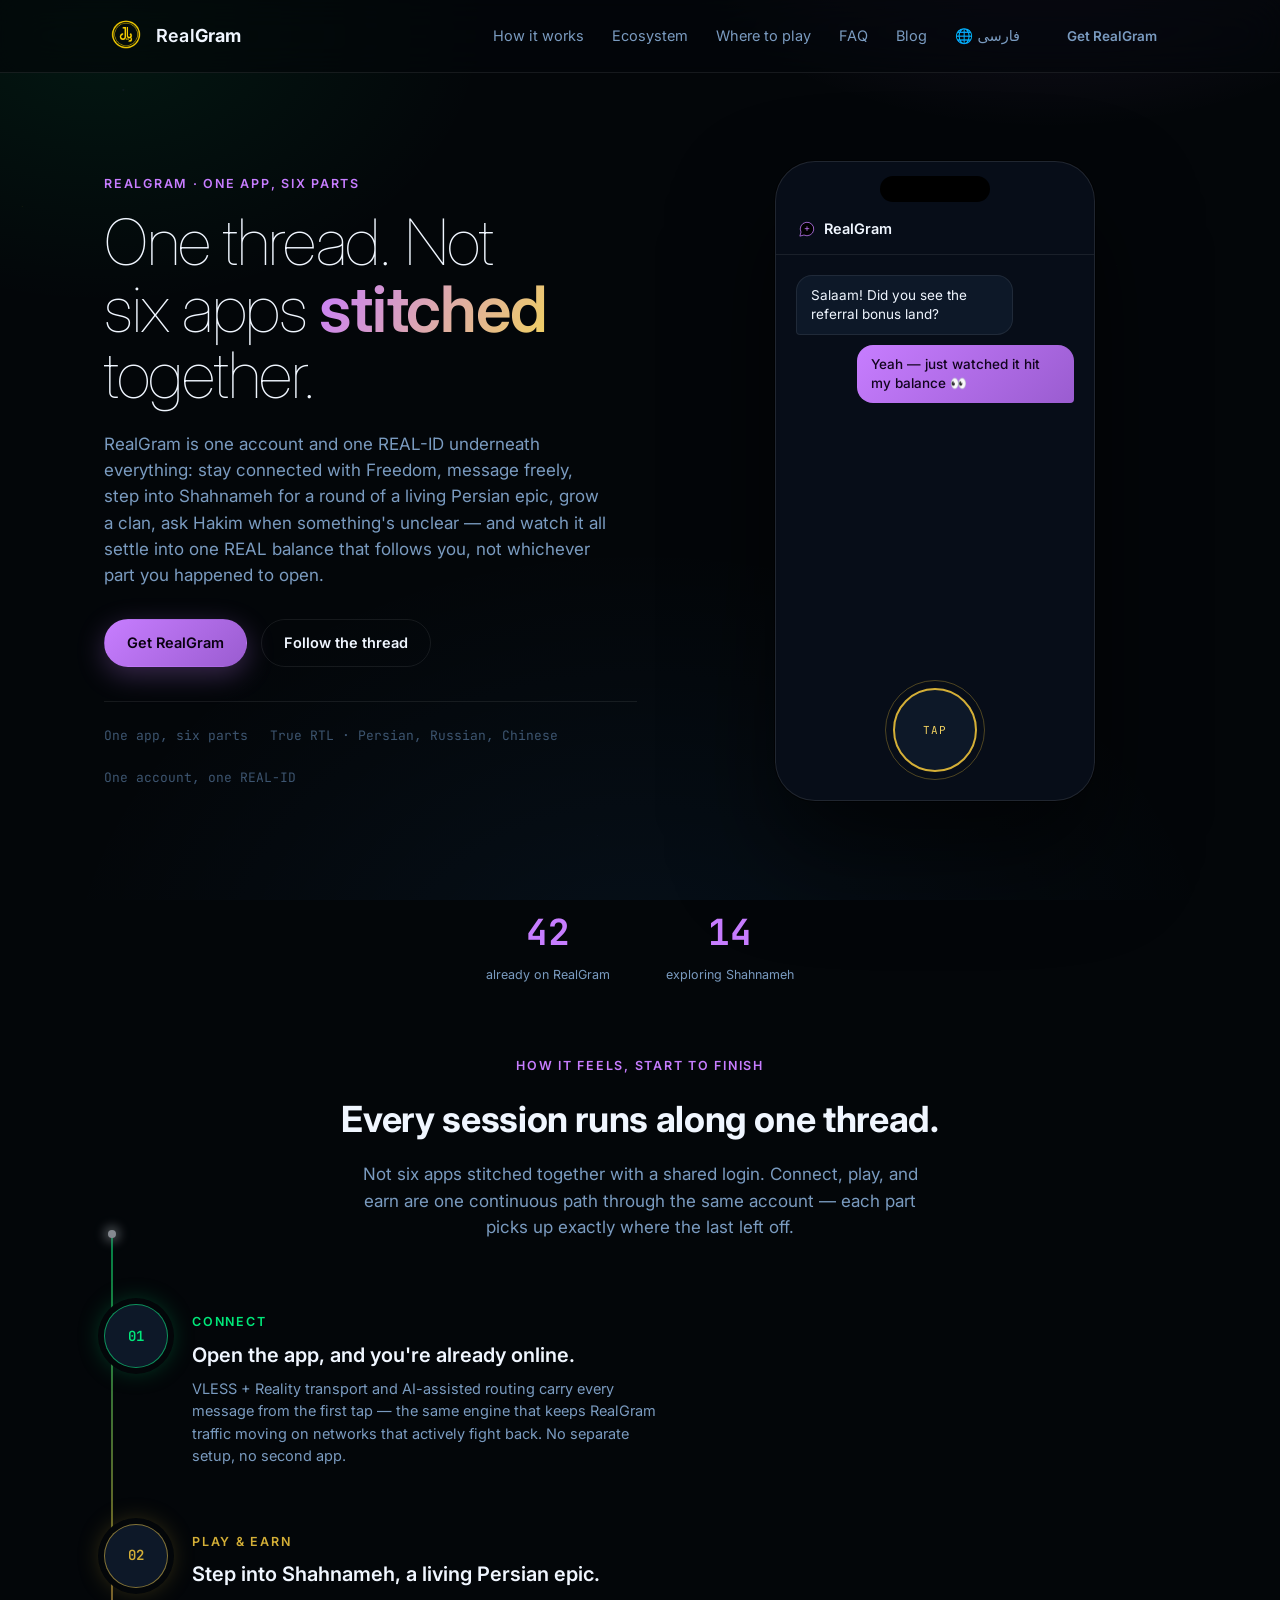
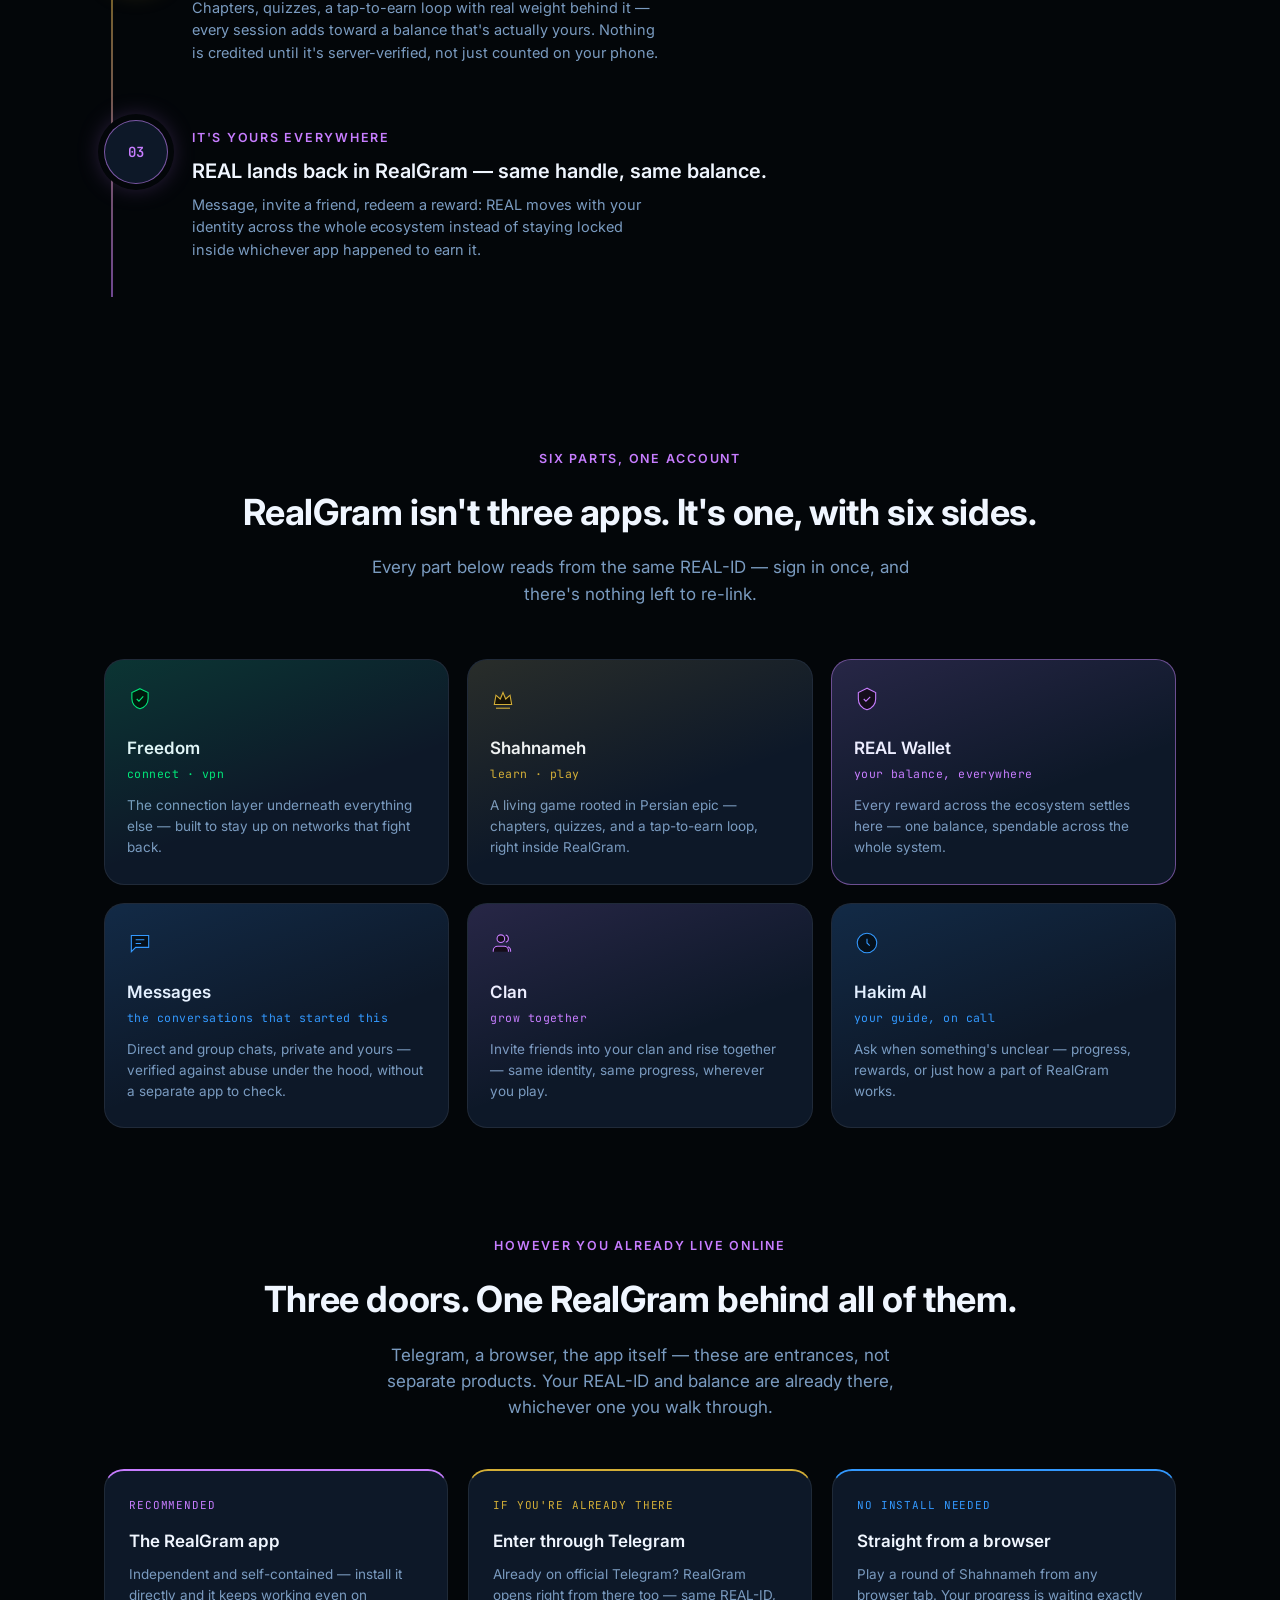
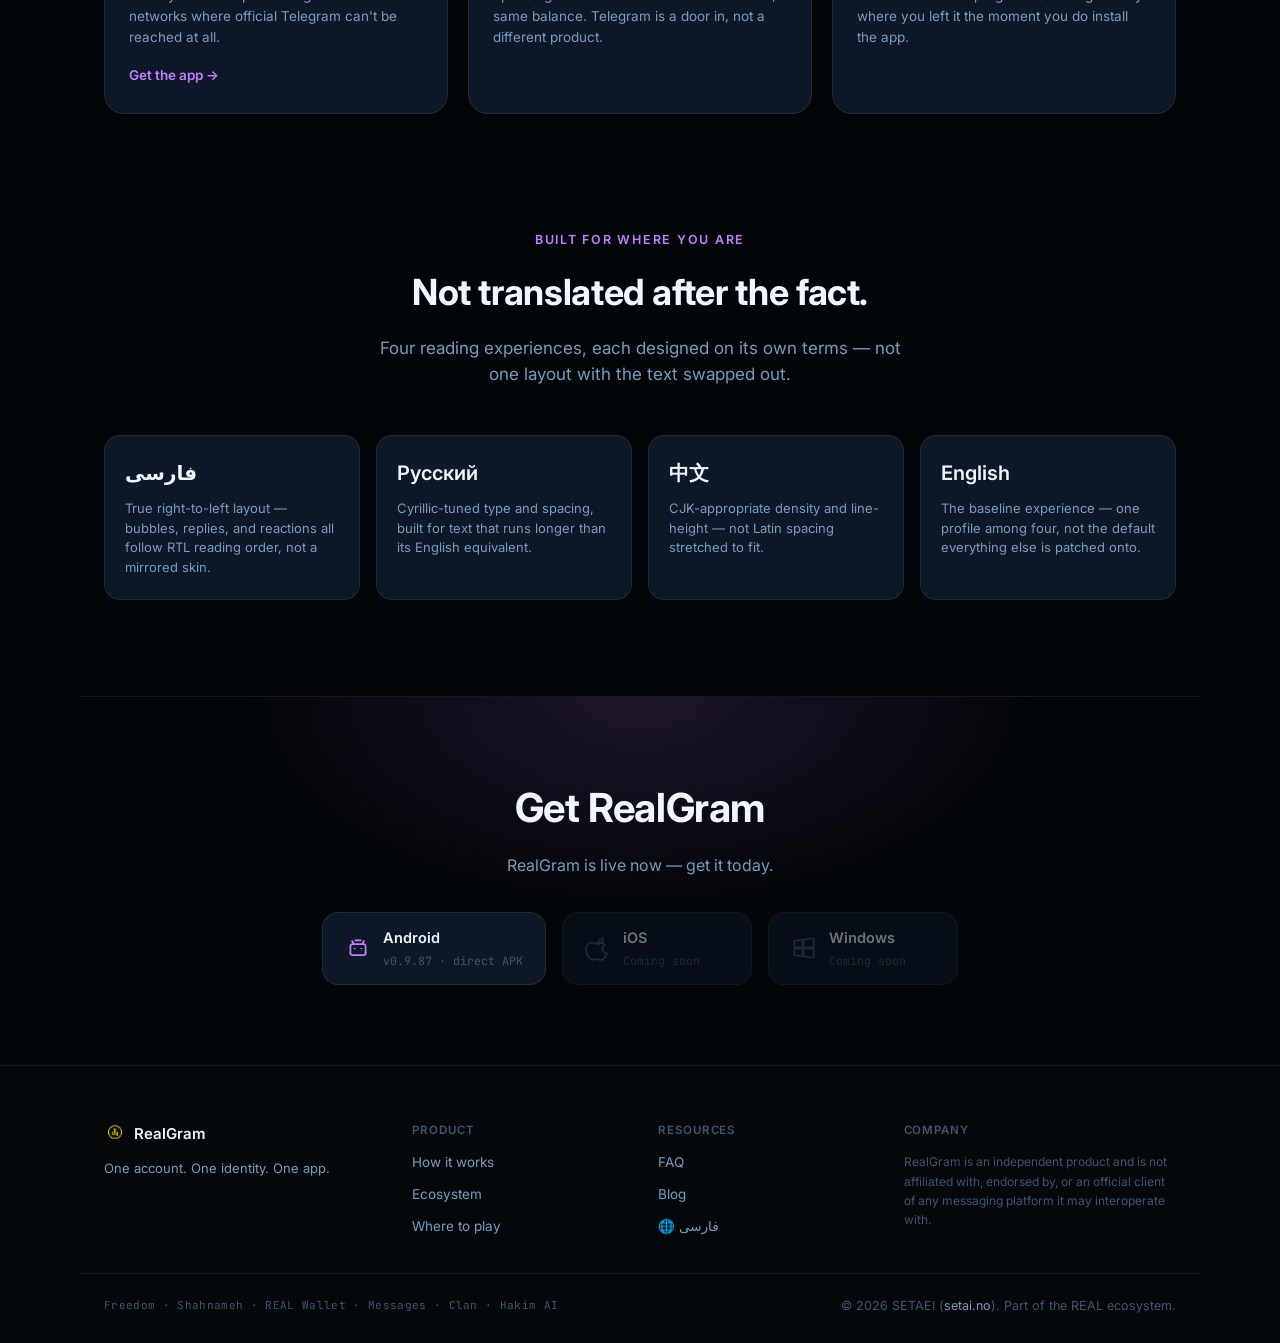
==== commit 191401ef: "feat: live real stats, 3-platform downloads, remove stale English-only note - Removed the "articles " ====
--- a/index.html
+++ b/index.html
@@ -108,6 +108,15 @@
     </div>
   </section>
 
+  <!-- STATS_START -- server-rendered by scripts/generate-blog.js from a
+       live GET /public/stats call, real numbers only (no fabricated
+       social proof) -- do not hand-edit the numbers, re-run the script. -->
+  <section class="stats-strip wrap reveal">
+    <div class="stat-item"><span class="stat-num">42</span><span class="stat-label">already on RealGram</span></div>
+    <div class="stat-item"><span class="stat-num">14</span><span class="stat-label">exploring Shahnameh</span></div>
+  </section>
+  <!-- STATS_END -->
+
   <section id="journey" class="journey wrap">
     <p class="eyebrow center">How it feels, start to finish</p>
     <h2 class="center">Every session runs along one thread.</h2>
@@ -277,8 +286,19 @@
   <section id="get" class="cta-band wrap">
     <h2>Get RealGram</h2>
     <p>RealGram is live now — get it today.</p>
-    <div class="hero-actions center">
-      <a href="https://api.realgram.no/download/setalink-latest.apk" class="btn btn-primary">Get the app</a>
+    <div class="platform-downloads">
+      <a href="https://api.realgram.no/download/setalink-latest.apk" class="platform-dl-btn">
+        <svg viewBox="0 0 24 24" aria-hidden="true"><path d="M5 16.5v-6a2 2 0 0 1 2-2h10a2 2 0 0 1 2 2v6"/><path d="M5 16.5a2 2 0 0 0 2 2h10a2 2 0 0 0 2-2"/><path d="M8 8.5 6.5 5.5M16 8.5l1.5-3M9.5 5h5"/><circle cx="9" cy="12.5" r=".6" fill="currentColor" stroke="none"/><circle cx="15" cy="12.5" r=".6" fill="currentColor" stroke="none"/></svg>
+        <span class="platform-dl-text"><span class="platform-dl-name">Android</span><span class="platform-dl-version">v0.9.87 · direct APK</span></span>
+      </a>
+      <div class="platform-dl-btn is-disabled" aria-disabled="true" title="Coming soon">
+        <svg viewBox="0 0 24 24" aria-hidden="true"><path d="M16.5 3c.3 1.4-.2 2.8-1 3.7-.9 1-2.3 1.7-3.6 1.6-.2-1.3.4-2.7 1.2-3.6.9-1 2.4-1.6 3.4-1.7z"/><path d="M20.5 17c-.5 1.2-.8 1.8-1.5 2.8-1 1.4-2.3 3.2-4 3.2-1.5 0-1.9-1-3.9-1s-2.5 1-4 1c-1.7 0-3-1.6-4-3-2.6-3.7-2.9-8.1-1.3-10.4C3 8 4.7 7 6.3 7c1.6 0 2.6 1 4 1 1.3 0 2.1-1 4-1 1.4 0 2.9.7 4 2-3.5 2-2.9 7.3 2.2 8z"/></svg>
+        <span class="platform-dl-text"><span class="platform-dl-name">iOS</span><span class="platform-dl-version">Coming soon</span></span>
+      </div>
+      <div class="platform-dl-btn is-disabled" aria-disabled="true" title="Coming soon">
+        <svg viewBox="0 0 24 24" aria-hidden="true"><path d="M3 5.5 10.5 4.4V11.5H3z"/><path d="M11.5 4.3 21 3v8.5h-9.5z"/><path d="M3 12.5h7.5v7.1L3 18.5z"/><path d="M11.5 12.5H21V21l-9.5-1.3z"/></svg>
+        <span class="platform-dl-text"><span class="platform-dl-name">Windows</span><span class="platform-dl-version">Coming soon</span></span>
+      </div>
     </div>
   </section>
 
--- a/style.css
+++ b/style.css
@@ -259,6 +259,16 @@
 .blend-card p:last-child{font-size:13.5px;color:var(--text-secondary);}
 .blend-card.is-you{border-color:color-mix(in srgb, var(--accent) 45%, var(--glass-border));}
 
+/* ---------- stats strip (real numbers only) ---------- */
+.stats-strip{
+  display:flex;justify-content:center;gap:56px;flex-wrap:wrap;
+  padding:8px 24px 32px;
+}
+.stat-item{display:flex;flex-direction:column;align-items:center;gap:4px;}
+.stat-num{font-family:var(--font-mono);font-size:clamp(26px,3.2vw,36px);font-weight:700;color:var(--purple);}
+.stat-label{font-size:12.5px;color:var(--text-secondary);}
+[dir="rtl"] .stat-num{ font-family:'Vazirmatn', Inter, sans-serif; }
+
 /* ---------- journey (the connecting-thread signature) ---------- */
 .journey{padding:40px 24px 100px;position:relative;}
 .journey h2{font-size:clamp(26px,3.4vw,36px);font-weight:700;margin:8px 0 14px;letter-spacing:-0.01em;}
@@ -372,6 +382,24 @@
 }
 .cta-band h2{font-size:clamp(28px,3.6vw,40px);font-weight:700;margin-bottom:14px;letter-spacing:-0.01em;}
 .cta-band p{color:var(--text-secondary);max-width:52ch;margin:0 auto;}
+
+.platform-downloads{
+  display:flex;justify-content:center;gap:16px;flex-wrap:wrap;margin-top:34px;
+}
+.platform-dl-btn{
+  display:flex;align-items:center;gap:12px;padding:14px 22px;
+  background:var(--surface);border:1.5px solid var(--glass-border);border-radius:var(--radius-lg);
+  color:var(--text-primary);min-width:190px;text-align:start;
+  transition:border-color 160ms ease, transform 160ms ease;
+}
+a.platform-dl-btn:hover{border-color:rgba(199,125,255,0.5);transform:translateY(-2px);}
+.platform-dl-btn svg{width:26px;height:26px;flex:none;stroke:var(--purple);fill:none;stroke-width:1.6;stroke-linecap:round;stroke-linejoin:round;}
+.platform-dl-text{display:flex;flex-direction:column;gap:2px;}
+.platform-dl-name{font-weight:600;font-size:14.5px;}
+.platform-dl-version{font-family:var(--font-mono);font-size:11.5px;color:var(--text-muted);}
+.platform-dl-btn.is-disabled{opacity:0.45;cursor:not-allowed;}
+.platform-dl-btn.is-disabled svg{stroke:var(--text-muted);}
+[dir="rtl"] .platform-dl-version{ font-family:'Vazirmatn', Inter, sans-serif; }
 
 /* ---------- footer ---------- */
 .site-footer{border-top:1px solid var(--glass-border);background:rgba(255,255,255,0.012);}
@@ -457,6 +485,40 @@
 [dir="rtl"] .thread-rail{ left:auto; right:31px; }
 [dir="rtl"] .thread-pulse{ left:auto; right:50%; transform:translateX(50%); }
 [dir="rtl"] .lang-switch{ direction:ltr; }
+
+/* Typography fixes, 2026-07-22 (Khabat: "header og titels ser rotete
+   ut"). Root cause: several rules below apply Latin-typography habits
+   that actively break Perso-Arabic script instead of just looking
+   suboptimal on it --
+     - letter-spacing (positive OR negative) forces gaps between letters
+       that need to touch to render their correct joined glyph form;
+       wide tracking on .eyebrow was rendering Persian words as strings
+       of isolated-form letters instead of connected script.
+     - font-weight:100 at h1's large display size reads as broken/
+       disconnected in Arabic-script fonts, which lean on stroke weight
+       for legibility far more than Latin does.
+     - font-family:var(--font-mono) (JetBrains Mono, Latin-only) on
+       .trust-row/.footer-parts silently falls back to a *different*,
+       unstyled system font for every Persian character in that text
+       while Latin words stay in the mono font -- two mismatched
+       typefaces stitched into one line. */
+[dir="rtl"] .eyebrow,
+[dir="rtl"] .platform-tag,
+[dir="rtl"] .footer-col-title{ letter-spacing:normal; text-transform:none; }
+[dir="rtl"] h1,
+[dir="rtl"] .faq-h1{ letter-spacing:normal; font-weight:500; }
+[dir="rtl"] .blend h2,
+[dir="rtl"] .journey h2,
+[dir="rtl"] .platforms h2,
+[dir="rtl"] .locale h2,
+[dir="rtl"] .cta-band h2{ letter-spacing:normal; }
+[dir="rtl"] .brand-word{ letter-spacing:normal; }
+[dir="rtl"] .trust-row,
+[dir="rtl"] .footer-parts,
+[dir="rtl"] .blend-card .role,
+[dir="rtl"] .platform-tag,
+[dir="rtl"] .tap-label{ font-family:'Vazirmatn', Inter, sans-serif; letter-spacing:normal; }
+
 @media (max-width:640px){
   [dir="rtl"] .thread-rail{ right:23px; }
   [dir="rtl"] .site-nav{ align-items:flex-end; }
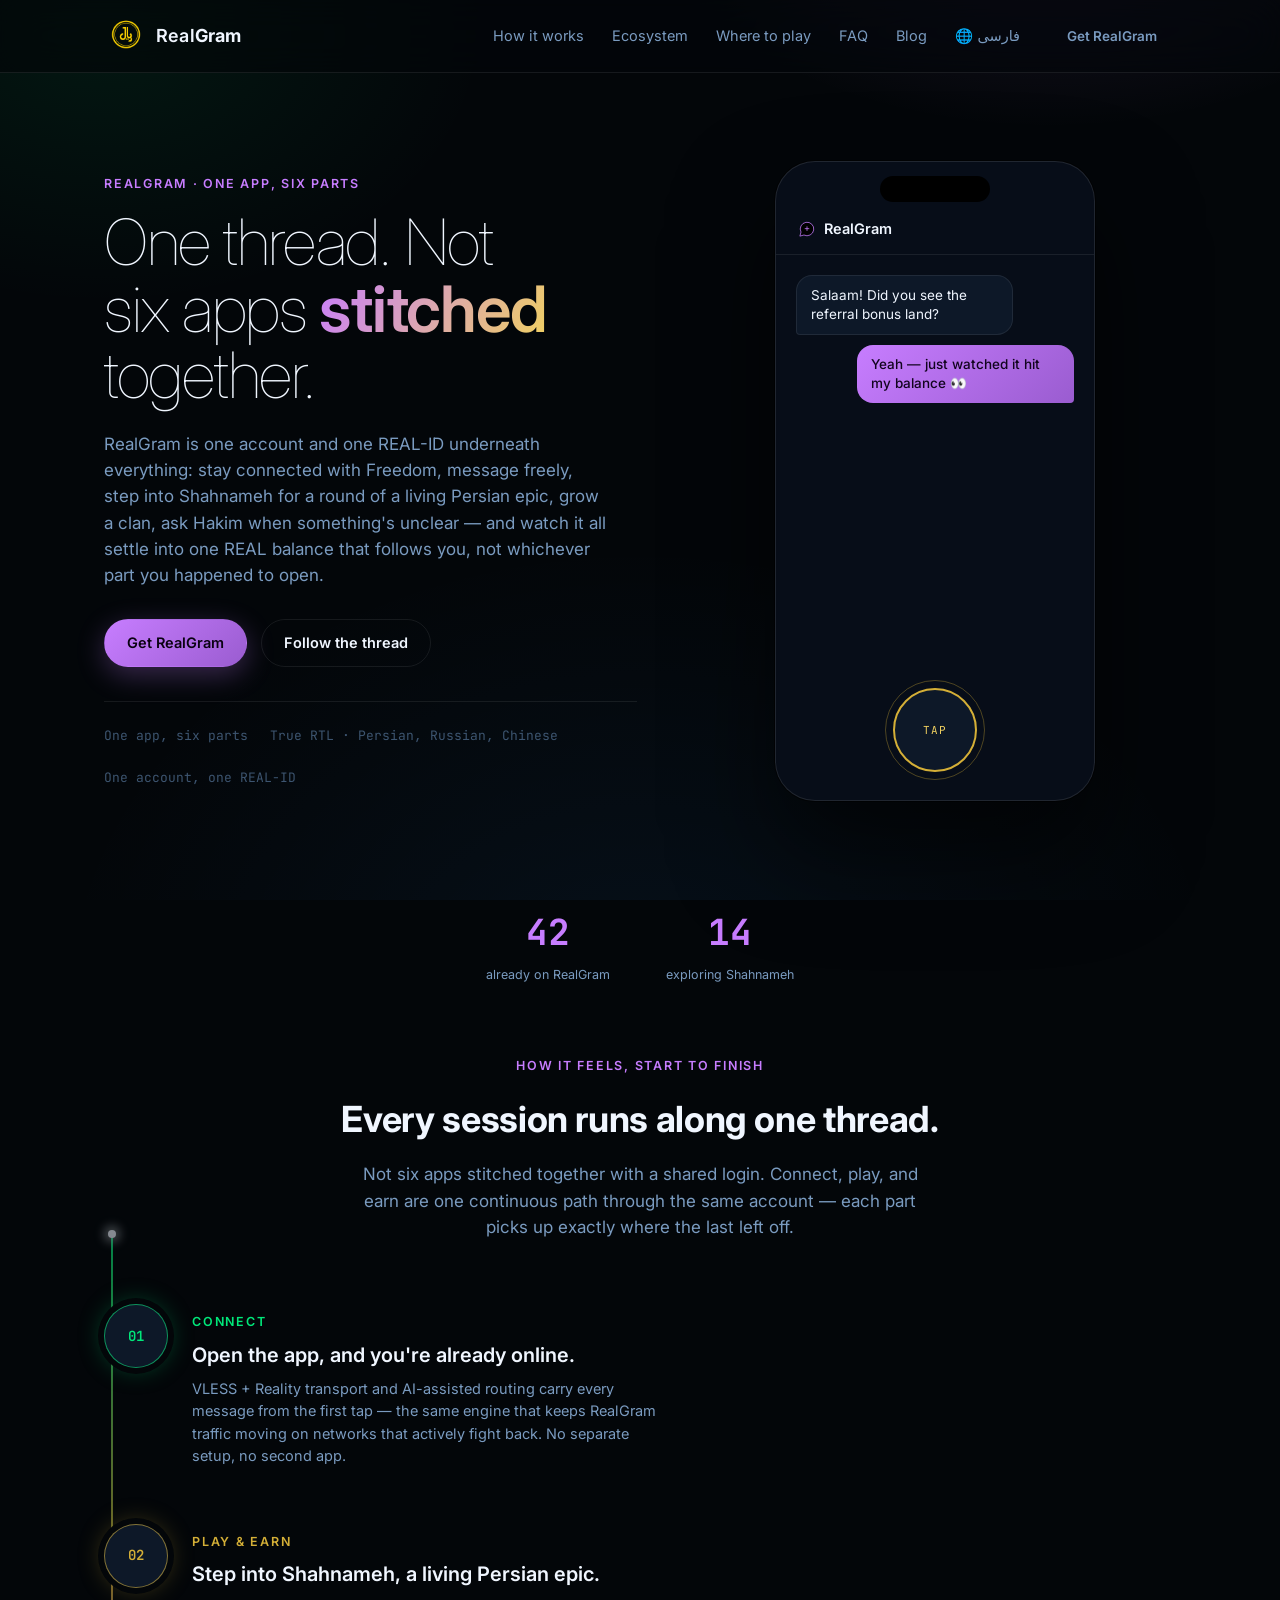
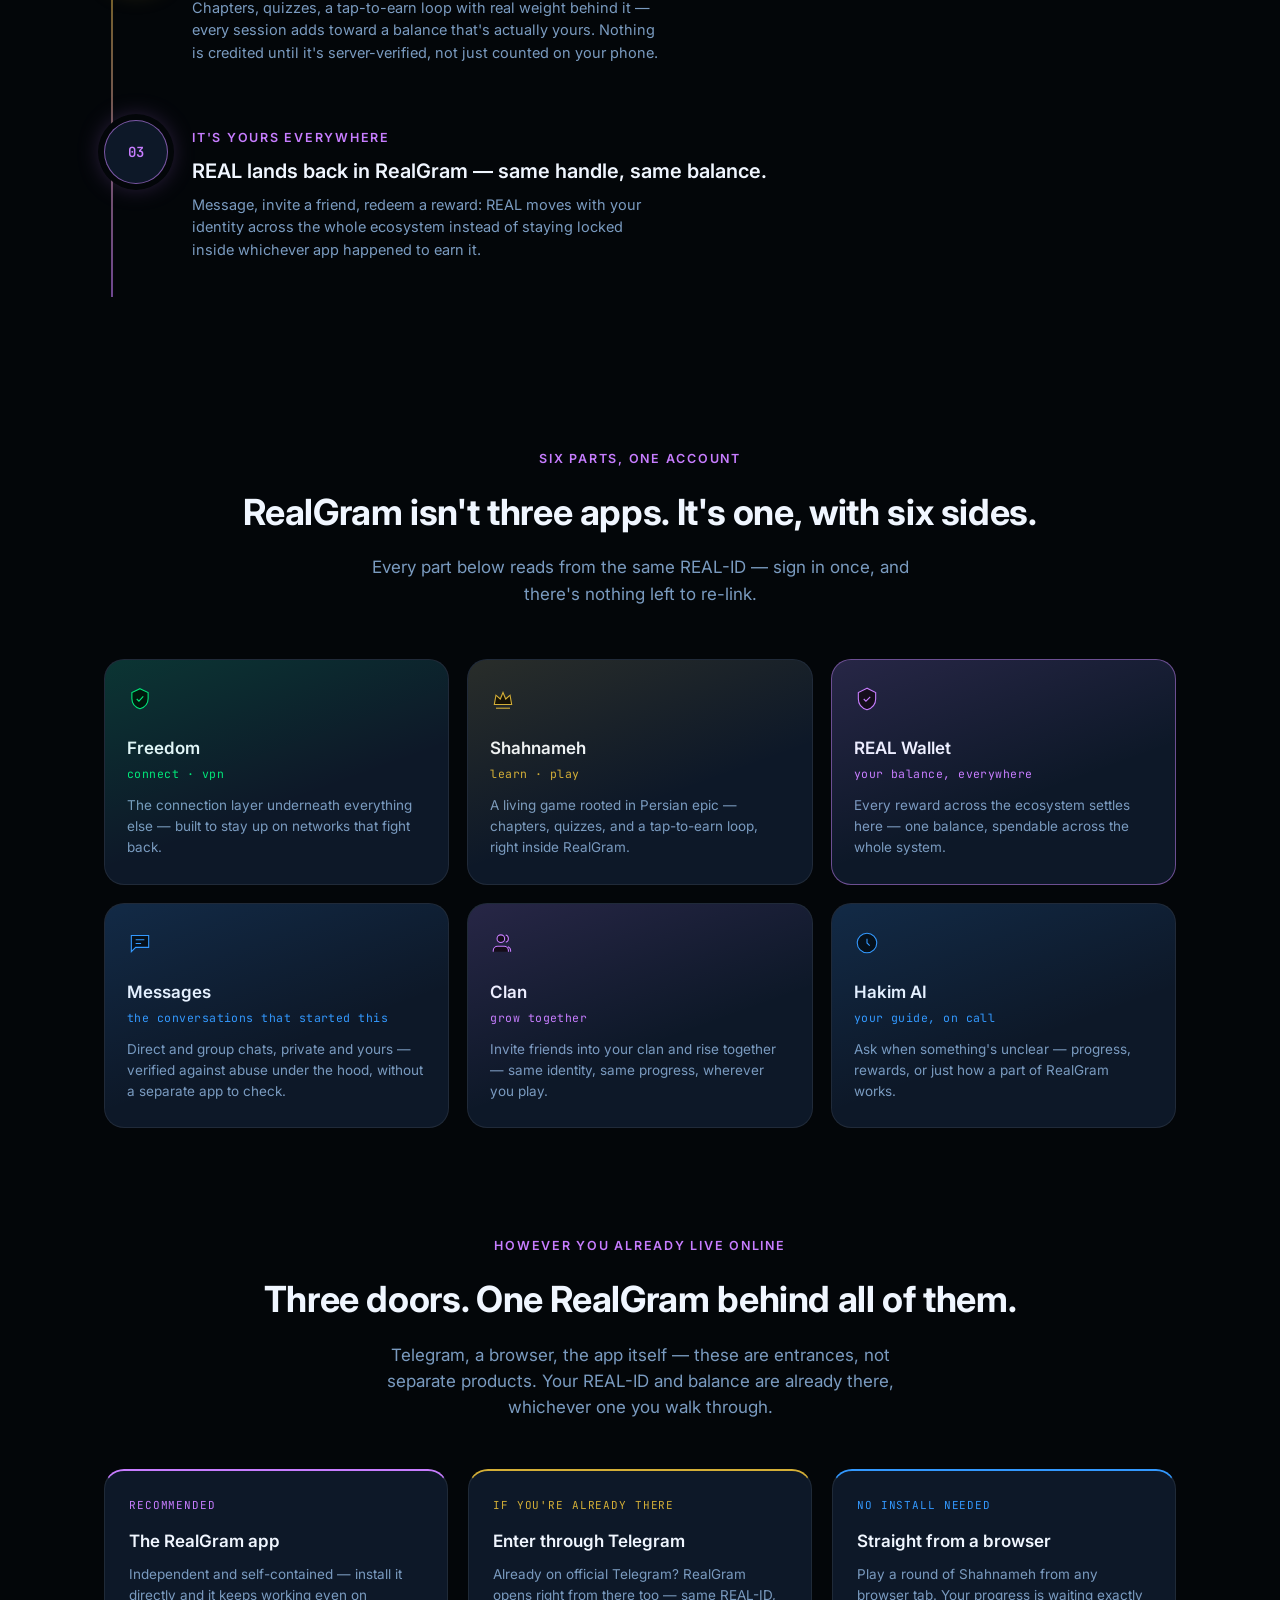
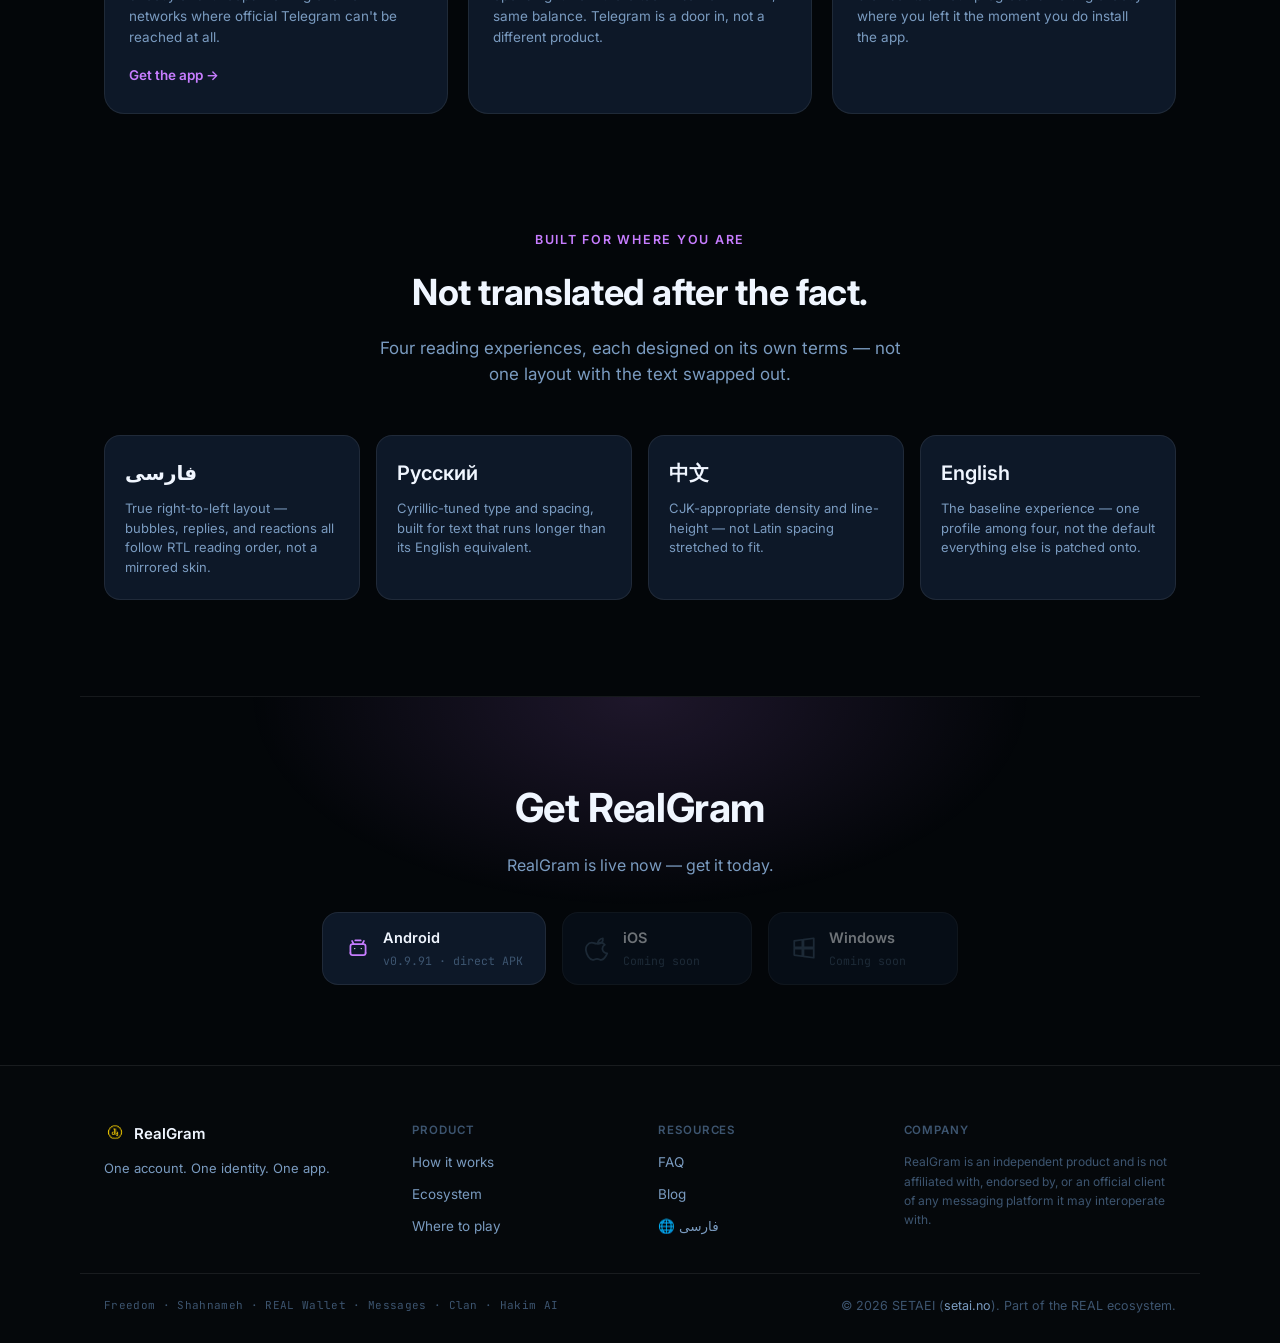
==== commit f1bb44e1: "fix: Android download label was stale (v0.9.87), now v0.9.91 The linked APK itself (api.realgram.no/" ====
--- a/index.html
+++ b/index.html
@@ -289,7 +289,7 @@
     <div class="platform-downloads">
       <a href="https://api.realgram.no/download/setalink-latest.apk" class="platform-dl-btn">
         <svg viewBox="0 0 24 24" aria-hidden="true"><path d="M5 16.5v-6a2 2 0 0 1 2-2h10a2 2 0 0 1 2 2v6"/><path d="M5 16.5a2 2 0 0 0 2 2h10a2 2 0 0 0 2-2"/><path d="M8 8.5 6.5 5.5M16 8.5l1.5-3M9.5 5h5"/><circle cx="9" cy="12.5" r=".6" fill="currentColor" stroke="none"/><circle cx="15" cy="12.5" r=".6" fill="currentColor" stroke="none"/></svg>
-        <span class="platform-dl-text"><span class="platform-dl-name">Android</span><span class="platform-dl-version">v0.9.87 · direct APK</span></span>
+        <span class="platform-dl-text"><span class="platform-dl-name">Android</span><span class="platform-dl-version">v0.9.91 · direct APK</span></span>
       </a>
       <div class="platform-dl-btn is-disabled" aria-disabled="true" title="Coming soon">
         <svg viewBox="0 0 24 24" aria-hidden="true"><path d="M16.5 3c.3 1.4-.2 2.8-1 3.7-.9 1-2.3 1.7-3.6 1.6-.2-1.3.4-2.7 1.2-3.6.9-1 2.4-1.6 3.4-1.7z"/><path d="M20.5 17c-.5 1.2-.8 1.8-1.5 2.8-1 1.4-2.3 3.2-4 3.2-1.5 0-1.9-1-3.9-1s-2.5 1-4 1c-1.7 0-3-1.6-4-3-2.6-3.7-2.9-8.1-1.3-10.4C3 8 4.7 7 6.3 7c1.6 0 2.6 1 4 1 1.3 0 2.1-1 4-1 1.4 0 2.9.7 4 2-3.5 2-2.9 7.3 2.2 8z"/></svg>
